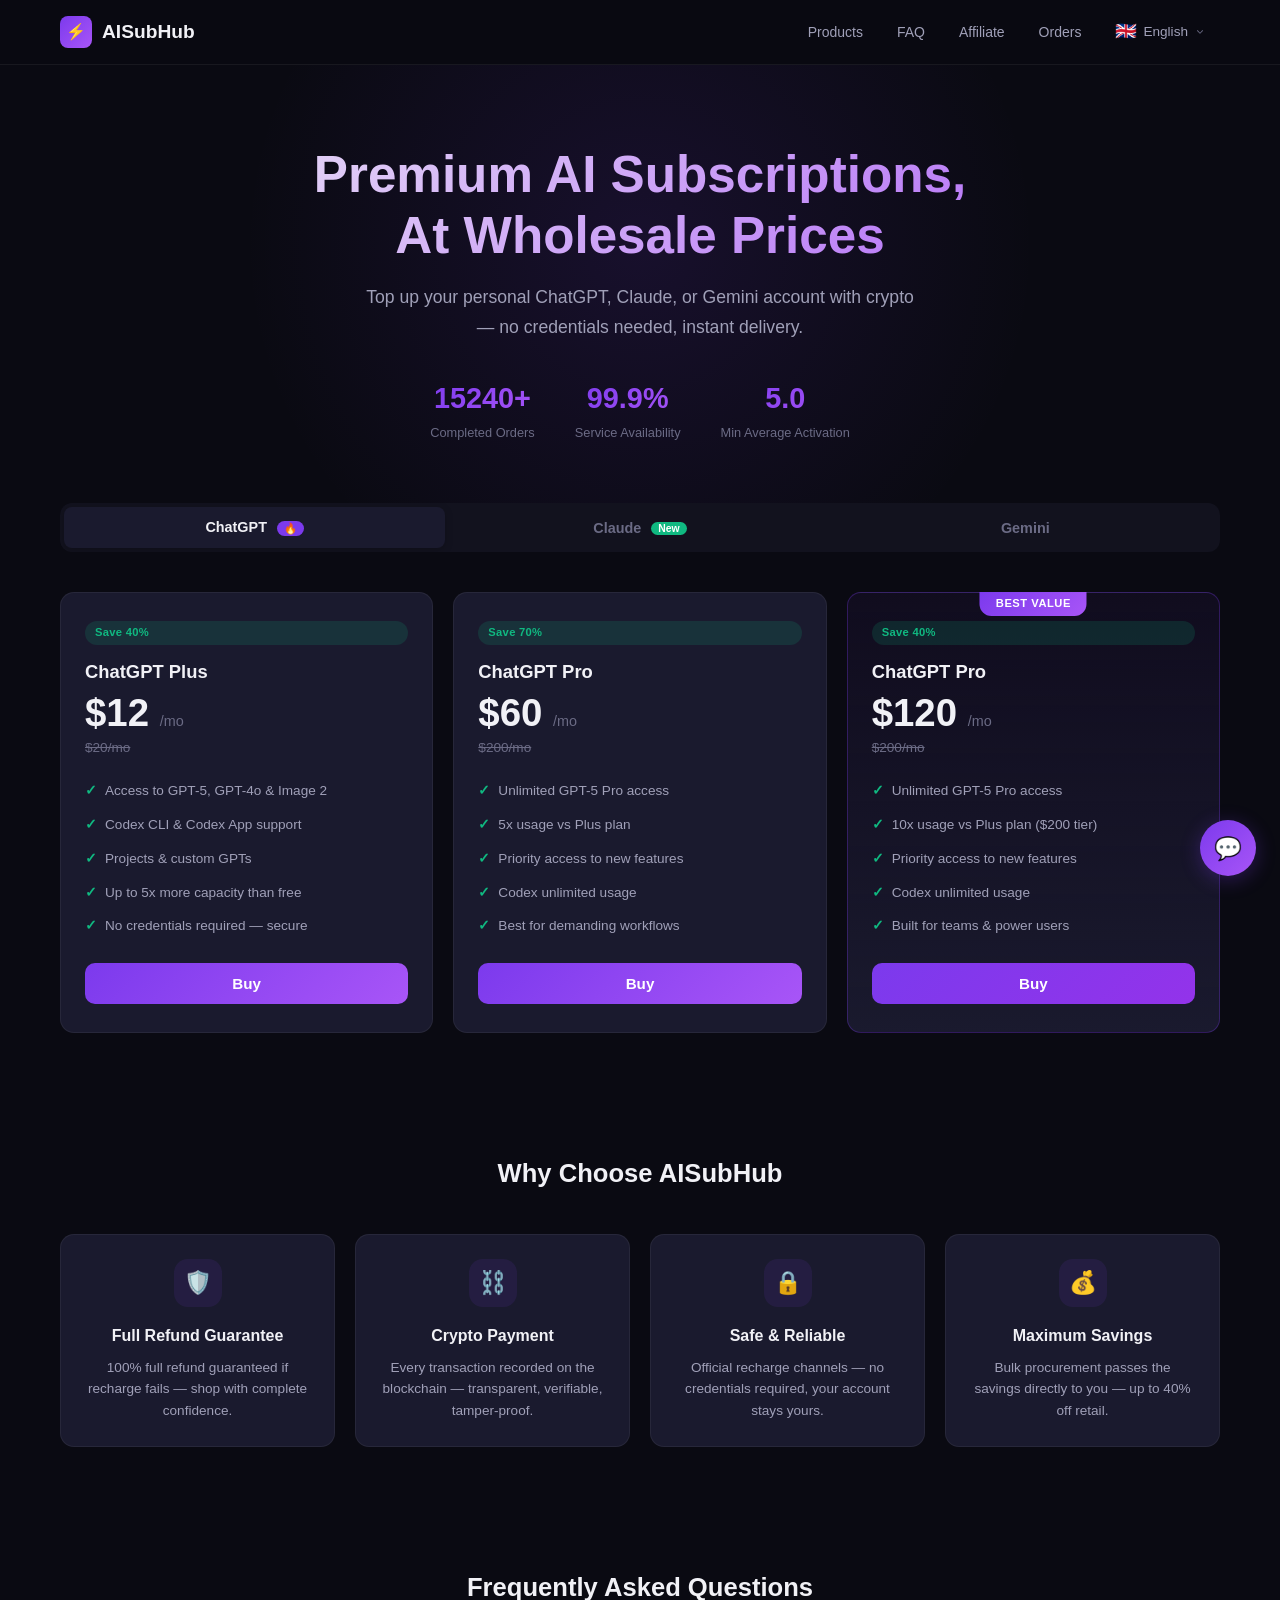
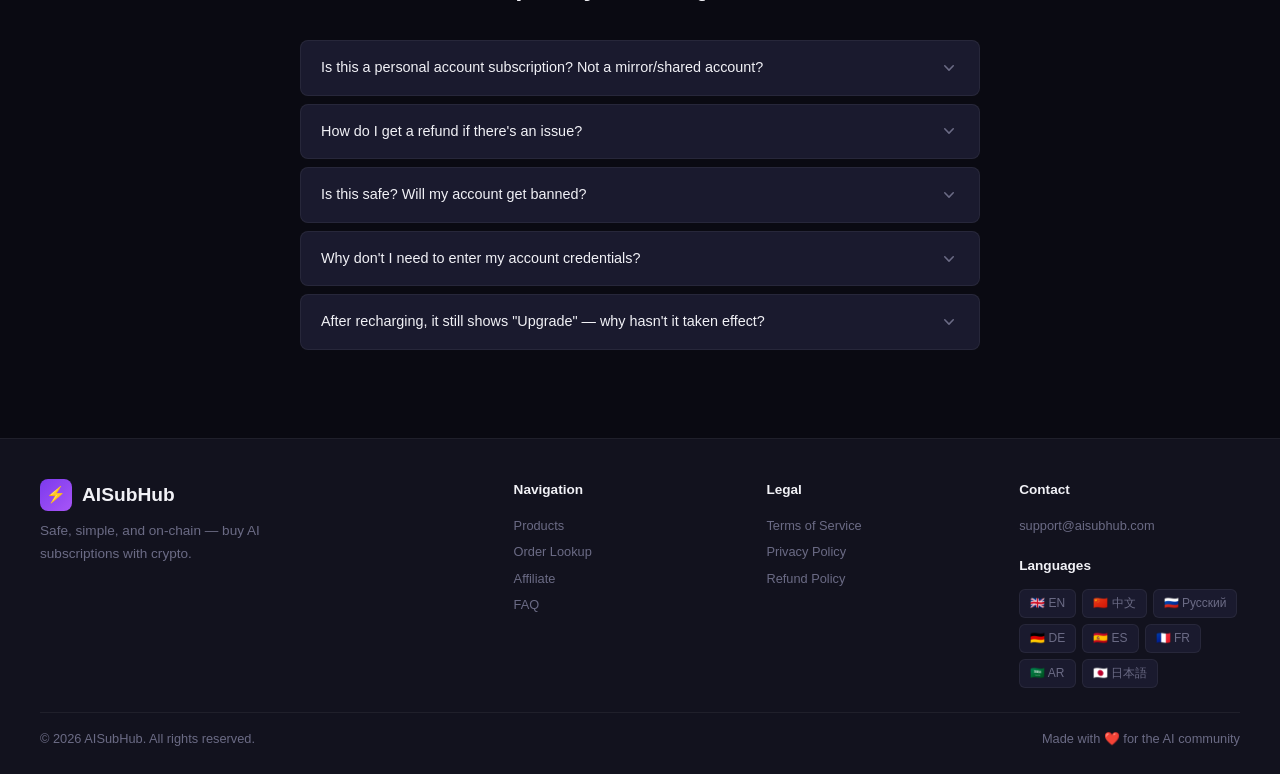
==== index.html @ 02b6bf0a "Initial commit: AISubHub - premium AI subscription store with crypto payment 8 languages, dark theme" ====
<!DOCTYPE html>
<html lang="en" dir="ltr">
<head>
  <meta charset="UTF-8">
  <meta name="viewport" content="width=device-width, initial-scale=1, viewport-fit=cover">
  <meta name="theme-color" content="#7c3aed">

  <title>AISubHub — Premium AI Subscriptions at Wholesale Prices</title>
  <meta name="description" content="Buy cheap ChatGPT Plus, Claude Pro & Gemini Pro subscriptions with crypto. Top up your personal account — no credentials required.">
  <meta name="robots" content="index, follow">

  <meta property="og:type" content="website">
  <meta property="og:title" content="AISubHub — Premium AI Subscriptions at Wholesale Prices">
  <meta property="og:description" content="Buy cheap AI subscriptions with crypto. Personal account top-up, no credentials needed.">

  <link rel="icon" href="data:image/svg+xml,<svg xmlns='http://www.w3.org/2000/svg' viewBox='0 0 32 32'><text y='28' font-size='28'>⚡</text></svg>">

  <link rel="stylesheet" href="css/style.css">
</head>
<body>

  <!-- ==========================================
       Header
       ========================================== -->
  <header class="header" role="banner">
    <div class="header-inner">
      <a href="/" class="logo">
        <span class="logo-icon">⚡</span>
        <span>AISubHub</span>
      </a>

      <nav class="header-nav" id="mobileNav" aria-label="Primary">
        <a href="#products" class="nav-link">Products</a>
        <a href="#faq" class="nav-link">FAQ</a>
        <a href="#" class="nav-link" rel="nofollow">Affiliate</a>
        <a href="#" class="nav-link" rel="nofollow">Orders</a>

        <!-- Language Switcher -->
        <div style="position:relative">
          <button type="button" class="lang-btn" id="langToggle" aria-label="Language">
            <span class="flag">🇬🇧</span>
            <span class="lang-label" style="font-size:0.85rem">English</span>
            <svg width="12" height="12" viewBox="0 0 20 20" fill="currentColor" style="color:var(--text-tertiary)">
              <path fill-rule="evenodd" d="M5.23 7.21a.75.75 0 011.06.02L10 11.06l3.71-3.83a.75.75 0 111.08 1.04l-4.25 4.39a.75.75 0 01-1.08 0L5.21 8.27a.75.75 0 01.02-1.06z" clip-rule="evenodd"/>
            </svg>
          </button>
          <div class="hidden" id="langMenu"
               style="position:absolute;right:0;top:calc(100% + 8px);min-width:150px;background:var(--bg-secondary);border:1px solid var(--border-light);border-radius:12px;padding:6px;z-index:50;box-shadow:var(--shadow-modal)">
            <a href="#" hreflang="en" data-lang="en" class="brand-text" style="display:flex;align-items:center;gap:8px;padding:8px 12px;border-radius:8px;font-size:0.85rem;text-decoration:none;color:var(--text-primary);font-weight:600">🇬🇧 English</a>
            <a href="#" hreflang="zh-CN" data-lang="zh-CN" style="display:flex;align-items:center;gap:8px;padding:8px 12px;border-radius:8px;font-size:0.85rem;text-decoration:none;color:var(--text-secondary)">🇨🇳 中文</a>
            <a href="#" hreflang="ru" data-lang="ru" style="display:flex;align-items:center;gap:8px;padding:8px 12px;border-radius:8px;font-size:0.85rem;text-decoration:none;color:var(--text-secondary)">🇷🇺 Русский</a>
            <a href="#" hreflang="de" data-lang="de" style="display:flex;align-items:center;gap:8px;padding:8px 12px;border-radius:8px;font-size:0.85rem;text-decoration:none;color:var(--text-secondary)">🇩🇪 Deutsch</a>
            <a href="#" hreflang="es" data-lang="es" style="display:flex;align-items:center;gap:8px;padding:8px 12px;border-radius:8px;font-size:0.85rem;text-decoration:none;color:var(--text-secondary)">🇪🇸 Español</a>
            <a href="#" hreflang="fr" data-lang="fr" style="display:flex;align-items:center;gap:8px;padding:8px 12px;border-radius:8px;font-size:0.85rem;text-decoration:none;color:var(--text-secondary)">🇫🇷 Français</a>
            <a href="#" hreflang="ar" data-lang="ar" style="display:flex;align-items:center;gap:8px;padding:8px 12px;border-radius:8px;font-size:0.85rem;text-decoration:none;color:var(--text-secondary)">🇸🇦 العربية</a>
            <a href="#" hreflang="ja" data-lang="ja" style="display:flex;align-items:center;gap:8px;padding:8px 12px;border-radius:8px;font-size:0.85rem;text-decoration:none;color:var(--text-secondary)">🇯🇵 日本語</a>
          </div>
        </div>
      </nav>

      <button class="menu-toggle" id="menuToggle" aria-label="Menu">
        <svg viewBox="0 0 24 24" fill="none" stroke="currentColor" stroke-width="2">
          <path d="M4 6h16M4 12h16M4 18h16"/>
        </svg>
      </button>
    </div>
  </header>

  <!-- ==========================================
       Main
       ========================================== -->
  <main>

    <!-- ==========================================
         Hero
         ========================================== -->
    <section class="hero">
      <div class="hero-bg"></div>
      <h1>Premium AI Subscriptions,<br>At Wholesale Prices</h1>
      <p>Top up your personal ChatGPT, Claude, or Gemini account with crypto — no credentials needed, instant delivery.</p>

      <div class="hero-stats">
        <div class="stat-item">
          <div class="stat-number" data-target="15240" data-int="true" data-suffix="+">0+</div>
          <div class="stat-label">Completed Orders</div>
        </div>
        <div class="stat-item">
          <div class="stat-number" data-target="99.9" data-suffix="%">0%</div>
          <div class="stat-label">Service Availability</div>
        </div>
        <div class="stat-item">
          <div class="stat-number" data-target="5" data-suffix="">0</div>
          <div class="stat-label">Min Average Activation</div>
        </div>
      </div>
    </section>

    <!-- ==========================================
         Products
         ========================================== -->
    <section class="products-section" id="products">
      <!-- Product Tabs -->
      <div class="product-tabs" role="tablist">
        <button class="product-tab active" data-product="chatgpt" role="tab" aria-selected="true">
          ChatGPT
          <span class="tab-badge hot">🔥</span>
        </button>
        <button class="product-tab" data-product="claude" role="tab" aria-selected="false">
          Claude
          <span class="tab-badge new">New</span>
        </button>
        <button class="product-tab" data-product="gemini" role="tab" aria-selected="false">
          Gemini
        </button>
      </div>

      <!-- Tab Panes -->
      <div class="tab-pane active" id="tab-chatgpt" role="tabpanel">
        <div class="product-grid" id="productGrid"></div>
      </div>
      <div class="tab-pane" id="tab-claude" role="tabpanel">
        <div class="product-grid" data-tab="claude"></div>
      </div>
      <div class="tab-pane" id="tab-gemini" role="tabpanel">
        <div class="product-grid" data-tab="gemini"></div>
      </div>
    </section>

    <!-- ==========================================
         Trust / Why Us
         ========================================== -->
    <section class="trust-section">
      <h2>Why Choose AISubHub</h2>
      <div class="trust-grid">
        <div class="trust-card">
          <div class="trust-icon">🛡️</div>
          <h3>Full Refund Guarantee</h3>
          <p>100% full refund guaranteed if recharge fails — shop with complete confidence.</p>
        </div>
        <div class="trust-card">
          <div class="trust-icon">⛓️</div>
          <h3>Crypto Payment</h3>
          <p>Every transaction recorded on the blockchain — transparent, verifiable, tamper-proof.</p>
        </div>
        <div class="trust-card">
          <div class="trust-icon">🔒</div>
          <h3>Safe & Reliable</h3>
          <p>Official recharge channels — no credentials required, your account stays yours.</p>
        </div>
        <div class="trust-card">
          <div class="trust-icon">💰</div>
          <h3>Maximum Savings</h3>
          <p>Bulk procurement passes the savings directly to you — up to 40% off retail.</p>
        </div>
      </div>
    </section>

    <!-- ==========================================
         FAQ
         ========================================== -->
    <section class="faq-section" id="faq">
      <h2>Frequently Asked Questions</h2>
      <div id="faqContainer"></div>
    </section>

  </main>

  <!-- ==========================================
       Footer
       ========================================== -->
  <footer class="footer" role="contentinfo">
    <div class="footer-inner">
      <div class="footer-brand">
        <a href="/" class="logo">
          <span class="logo-icon">⚡</span>
          <span>AISubHub</span>
        </a>
        <p>Safe, simple, and on-chain — buy AI subscriptions with crypto.</p>
      </div>

      <div class="footer-col">
        <h4>Navigation</h4>
        <a href="#products">Products</a>
        <a href="#">Order Lookup</a>
        <a href="#">Affiliate</a>
        <a href="#faq">FAQ</a>
      </div>

      <div class="footer-col">
        <h4>Legal</h4>
        <a href="#">Terms of Service</a>
        <a href="#">Privacy Policy</a>
        <a href="#">Refund Policy</a>
      </div>

      <div class="footer-col">
        <h4>Contact</h4>
        <a href="mailto:support@aisubhub.com">support@aisubhub.com</a>
        <h4 style="margin-top:16px">Languages</h4>
        <div class="footer-lang">
          <a href="#" data-lang="en">🇬🇧 EN</a>
          <a href="#" data-lang="zh-CN">🇨🇳 中文</a>
          <a href="#" data-lang="ru">🇷🇺 Русский</a>
          <a href="#" data-lang="de">🇩🇪 DE</a>
          <a href="#" data-lang="es">🇪🇸 ES</a>
          <a href="#" data-lang="fr">🇫🇷 FR</a>
          <a href="#" data-lang="ar">🇸🇦 AR</a>
          <a href="#" data-lang="ja">🇯🇵 日本語</a>
        </div>
      </div>
    </div>

    <div class="footer-bottom">
      <span>&copy; 2026 AISubHub. All rights reserved.</span>
      <span>Made with ❤️ for the AI community</span>
    </div>
  </footer>

  <!-- ==========================================
       Buy Modal
       ========================================== -->
  <div class="modal-overlay" id="modalOverlay" role="dialog" aria-modal="true">
    <div class="modal">
      <div class="modal-header">
        <h2 id="modalTitle">Complete Order</h2>
        <button class="modal-close" id="modalClose" aria-label="Close">✕</button>
      </div>
      <div class="modal-body" id="modalBody">
        <!-- Dynamically rendered -->
      </div>
    </div>
  </div>

  <!-- ==========================================
       Support Widget
       ========================================== -->
  <div class="support-widget">
    <button class="support-btn" id="supportBtn" aria-label="Support">💬</button>

    <div class="support-panel" id="supportPanel" role="dialog" aria-label="Support chat">
      <div class="support-panel-header">
        <h3>Support</h3>
        <button class="support-panel-close" id="supportClose" aria-label="Close">✕</button>
      </div>

      <div class="support-tabs">
        <button class="support-tab active" data-pane="supportMessage">Message</button>
        <button class="support-tab" data-pane="supportFAQ">FAQ</button>
      </div>

      <div class="support-pane active" id="supportMessage">
        <div class="support-form">
          <input type="text" name="name" placeholder="Name (optional)">
          <input type="email" name="email" placeholder="Email (optional)">
          <input type="text" name="subject" placeholder="Subject (optional)">
          <textarea name="body" rows="4" required placeholder="Your question or message…"></textarea>
          <button class="support-send-btn">Send</button>
        </div>
        <p style="font-size:0.75rem;color:var(--text-tertiary);margin-top:8px">We reply as soon as we can.</p>
      </div>

      <div class="support-pane" id="supportFAQ">
        <div class="support-faq-item">
          <div class="support-faq-q">
            <span>Is this my own personal account subscription?</span>
            <span class="support-faq-toggle">+</span>
          </div>
          <div class="support-faq-a">Yes, it's credited directly to your personal account — not a shared account.</div>
        </div>
        <div class="support-faq-item">
          <div class="support-faq-q">
            <span>How do I get a refund?</span>
            <span class="support-faq-toggle">+</span>
          </div>
          <div class="support-faq-a">Go to Order Lookup → enter your contact info → copy the order number and contact Support.</div>
        </div>
        <div class="support-faq-item">
          <div class="support-faq-q">
            <span>Is it safe? Will my account get banned?</span>
            <span class="support-faq-toggle">+</span>
          </div>
          <div class="support-faq-a">We use official channels. No credentials needed. If recharge fails, immediate refund.</div>
        </div>
      </div>
    </div>
  </div>

  <!-- ==========================================
       Toast
       ========================================== -->
  <div class="toast" id="toast"></div>

  <!-- ==========================================
       Scripts
       ========================================== -->
  <script src="js/app.js"></script>
</body>
</html>
---- css/style.css ----
/* ========================================
   AISubHub - Main Stylesheet
   ======================================== */

:root {
  --bg-primary: #0a0a12;
  --bg-secondary: #12121e;
  --bg-card: #1a1a2e;
  --bg-card-hover: #22223a;
  --bg-elevated: #24243d;
  --text-primary: #f1f1f6;
  --text-secondary: #a0a0b8;
  --text-tertiary: #6b6b85;
  --accent: #7c3aed;
  --accent-light: #a855f7;
  --accent-dark: #5b21b6;
  --accent-glow: rgba(124, 58, 237, 0.3);
  --accent-gradient: linear-gradient(135deg, #7c3aed, #a855f7);
  --success: #10b981;
  --success-glow: rgba(16, 185, 129, 0.3);
  --warning: #f59e0b;
  --danger: #ef4444;
  --border: rgba(255, 255, 255, 0.06);
  --border-light: rgba(255, 255, 255, 0.1);
  --radius-sm: 8px;
  --radius-md: 14px;
  --radius-lg: 20px;
  --radius-xl: 28px;
  --shadow-card: 0 4px 24px rgba(0, 0, 0, 0.3);
  --shadow-modal: 0 20px 60px rgba(0, 0, 0, 0.5);
  --transition: cubic-bezier(0.4, 0, 0.2, 1);
}

* {
  margin: 0;
  padding: 0;
  box-sizing: border-box;
}

html {
  scroll-behavior: smooth;
}

body {
  font-family: -apple-system, BlinkMacSystemFont, 'Segoe UI', Roboto, 'Helvetica Neue', Arial, sans-serif;
  background: var(--bg-primary);
  color: var(--text-primary);
  line-height: 1.6;
  min-height: 100vh;
  -webkit-font-smoothing: antialiased;
}

/* Scrollbar */
::-webkit-scrollbar { width: 6px; }
::-webkit-scrollbar-track { background: var(--bg-primary); }
::-webkit-scrollbar-thumb { background: var(--bg-elevated); border-radius: 3px; }
::-webkit-scrollbar-thumb:hover { background: var(--text-tertiary); }

/* ========================================
   Header
   ======================================== */
.header {
  position: fixed;
  top: 0;
  left: 0;
  right: 0;
  z-index: 100;
  background: rgba(10, 10, 18, 0.85);
  backdrop-filter: blur(20px);
  -webkit-backdrop-filter: blur(20px);
  border-bottom: 1px solid var(--border);
  transition: transform 0.3s var(--transition);
}

.header-inner {
  max-width: 1200px;
  margin: 0 auto;
  padding: 0 20px;
  height: 64px;
  display: flex;
  align-items: center;
  justify-content: space-between;
}

.logo {
  display: flex;
  align-items: center;
  gap: 10px;
  text-decoration: none;
  font-weight: 700;
  font-size: 1.2rem;
  color: var(--text-primary);
}

.logo-icon {
  width: 32px;
  height: 32px;
  background: var(--accent-gradient);
  border-radius: 8px;
  display: flex;
  align-items: center;
  justify-content: center;
  font-size: 1rem;
  font-weight: 800;
  color: white;
}

.header-nav {
  display: flex;
  align-items: center;
  gap: 6px;
}

.header-nav a,
.header-nav button {
  text-decoration: none;
  color: var(--text-secondary);
  font-size: 0.875rem;
  font-weight: 500;
  padding: 6px 14px;
  border-radius: 8px;
  transition: all 0.2s var(--transition);
  background: none;
  border: none;
  cursor: pointer;
  font-family: inherit;
}

.header-nav a:hover,
.header-nav button:hover {
  color: var(--text-primary);
  background: rgba(255, 255, 255, 0.05);
}

.lang-btn {
  display: flex;
  align-items: center;
  gap: 6px;
}

.lang-btn .flag { font-size: 1.1rem; }

/* Mobile menu toggle */
.menu-toggle {
  display: none;
  background: none;
  border: none;
  color: var(--text-primary);
  cursor: pointer;
  padding: 8px;
}

.menu-toggle svg {
  width: 24px;
  height: 24px;
}

/* ========================================
   Main Content
   ======================================== */
main {
  padding-top: 64px;
}

/* ========================================
   Hero Section
   ======================================== */
.hero {
  position: relative;
  overflow: hidden;
  padding: 80px 20px 60px;
  text-align: center;
}

.hero-bg {
  position: absolute;
  inset: 0;
  overflow: hidden;
  pointer-events: none;
}

.hero-bg::before {
  content: '';
  position: absolute;
  top: -50%;
  left: 50%;
  transform: translateX(-50%);
  width: 800px;
  height: 800px;
  background: radial-gradient(circle, rgba(124, 58, 237, 0.12) 0%, transparent 70%);
  pointer-events: none;
}

.hero h1 {
  position: relative;
  font-size: clamp(2rem, 5vw, 3.2rem);
  font-weight: 800;
  line-height: 1.2;
  margin-bottom: 16px;
  background: linear-gradient(135deg, #f1f1f6 0%, #a855f7 100%);
  -webkit-background-clip: text;
  -webkit-text-fill-color: transparent;
  background-clip: text;
}

.hero p {
  position: relative;
  font-size: 1.1rem;
  color: var(--text-secondary);
  max-width: 560px;
  margin: 0 auto 32px;
  line-height: 1.7;
}

/* Stats */
.hero-stats {
  position: relative;
  display: flex;
  justify-content: center;
  gap: 40px;
  flex-wrap: wrap;
}

.stat-item {
  text-align: center;
}

.stat-number {
  font-size: 1.8rem;
  font-weight: 800;
  background: var(--accent-gradient);
  -webkit-background-clip: text;
  -webkit-text-fill-color: transparent;
  background-clip: text;
}

.stat-label {
  font-size: 0.8rem;
  color: var(--text-tertiary);
  margin-top: 2px;
}

/* ========================================
   Product Section
   ======================================== */
.products-section {
  max-width: 1200px;
  margin: 0 auto;
  padding: 0 20px 60px;
}

/* Product Tabs */
.product-tabs {
  display: flex;
  gap: 4px;
  background: var(--bg-secondary);
  border-radius: 12px;
  padding: 4px;
  margin-bottom: 40px;
  overflow-x: auto;
  -webkit-overflow-scrolling: touch;
}

.product-tab {
  flex: 1;
  min-width: 120px;
  padding: 12px 20px;
  border: none;
  background: transparent;
  color: var(--text-tertiary);
  font-size: 0.9rem;
  font-weight: 600;
  cursor: pointer;
  border-radius: 8px;
  transition: all 0.25s var(--transition);
  font-family: inherit;
  white-space: nowrap;
}

.product-tab:hover {
  color: var(--text-secondary);
}

.product-tab.active {
  background: var(--bg-card);
  color: var(--text-primary);
  box-shadow: 0 2px 8px rgba(0, 0, 0, 0.2);
}

.product-tab .tab-badge {
  display: inline-block;
  font-size: 0.65rem;
  font-weight: 700;
  padding: 1px 7px;
  border-radius: 20px;
  margin-left: 6px;
  vertical-align: middle;
}

.product-tab .tab-badge.hot {
  background: var(--accent);
  color: white;
}

.product-tab .tab-badge.new {
  background: var(--success);
  color: white;
}

/* Product Grid */
.product-grid {
  display: grid;
  grid-template-columns: repeat(auto-fit, minmax(280px, 1fr));
  gap: 20px;
  animation: fadeIn 0.4s var(--transition);
}

.product-card {
  background: var(--bg-card);
  border: 1px solid var(--border);
  border-radius: var(--radius-md);
  padding: 28px 24px;
  position: relative;
  transition: all 0.3s var(--transition);
  display: flex;
  flex-direction: column;
}

.product-card:hover {
  background: var(--bg-card-hover);
  border-color: var(--border-light);
  transform: translateY(-2px);
  box-shadow: var(--shadow-card);
}

.product-card.featured {
  border-color: rgba(124, 58, 237, 0.3);
  background: linear-gradient(180deg, rgba(124, 58, 237, 0.06) 0%, var(--bg-card) 100%);
}

.product-card.featured::before {
  content: 'Best Value';
  position: absolute;
  top: -1px;
  left: 50%;
  transform: translateX(-50%);
  background: var(--accent-gradient);
  color: white;
  font-size: 0.7rem;
  font-weight: 700;
  padding: 3px 16px;
  border-radius: 0 0 12px 12px;
  letter-spacing: 0.5px;
  text-transform: uppercase;
}

.product-card .badge-save {
  display: inline-block;
  background: rgba(16, 185, 129, 0.15);
  color: var(--success);
  font-size: 0.7rem;
  font-weight: 700;
  padding: 3px 10px;
  border-radius: 20px;
  margin-bottom: 12px;
  letter-spacing: 0.3px;
}

.product-card h3 {
  font-size: 1.15rem;
  font-weight: 700;
  margin-bottom: 8px;
  color: var(--text-primary);
}

.product-card .price {
  font-size: 2.4rem;
  font-weight: 800;
  color: var(--text-primary);
  line-height: 1;
  margin-bottom: 4px;
}

.product-card .price-period {
  font-size: 0.9rem;
  color: var(--text-tertiary);
  font-weight: 400;
}

.product-card .price-original {
  font-size: 0.85rem;
  color: var(--text-tertiary);
  text-decoration: line-through;
  margin-bottom: 16px;
}

.product-card .features {
  list-style: none;
  padding: 0;
  margin: 0 0 20px;
  flex: 1;
}

.product-card .features li {
  padding: 6px 0;
  font-size: 0.85rem;
  color: var(--text-secondary);
  display: flex;
  align-items: flex-start;
  gap: 8px;
}

.product-card .features li::before {
  content: '✓';
  color: var(--success);
  font-weight: 700;
  flex-shrink: 0;
}

.product-card .buy-btn {
  width: 100%;
  padding: 12px;
  border: none;
  border-radius: 10px;
  font-size: 0.95rem;
  font-weight: 600;
  cursor: pointer;
  transition: all 0.25s var(--transition);
  font-family: inherit;
  background: var(--accent-gradient);
  color: white;
  position: relative;
  overflow: hidden;
}

.product-card .buy-btn::before {
  content: '';
  position: absolute;
  inset: 0;
  background: linear-gradient(135deg, transparent 0%, rgba(255,255,255,0.1) 100%);
  opacity: 0;
  transition: opacity 0.3s;
}

.product-card .buy-btn:hover::before {
  opacity: 1;
}

.product-card .buy-btn:hover {
  transform: translateY(-1px);
  box-shadow: 0 8px 24px var(--accent-glow);
}

.product-card.featured .buy-btn {
  background: linear-gradient(135deg, #7c3aed, #9333ea);
}

/* ========================================
   Trust Section
   ======================================== */
.trust-section {
  max-width: 1200px;
  margin: 0 auto;
  padding: 60px 20px;
}

.trust-section h2 {
  text-align: center;
  font-size: 1.6rem;
  font-weight: 700;
  margin-bottom: 40px;
}

.trust-grid {
  display: grid;
  grid-template-columns: repeat(auto-fit, minmax(220px, 1fr));
  gap: 20px;
}

.trust-card {
  background: var(--bg-card);
  border: 1px solid var(--border);
  border-radius: var(--radius-md);
  padding: 24px;
  text-align: center;
  transition: all 0.3s var(--transition);
}

.trust-card:hover {
  border-color: var(--border-light);
  transform: translateY(-2px);
}

.trust-icon {
  width: 48px;
  height: 48px;
  margin: 0 auto 16px;
  background: rgba(124, 58, 237, 0.1);
  border-radius: 14px;
  display: flex;
  align-items: center;
  justify-content: center;
  font-size: 1.4rem;
}

.trust-card h3 {
  font-size: 1rem;
  font-weight: 600;
  margin-bottom: 8px;
}

.trust-card p {
  font-size: 0.85rem;
  color: var(--text-secondary);
  line-height: 1.6;
}

/* ========================================
   FAQ Section
   ======================================== */
.faq-section {
  max-width: 720px;
  margin: 0 auto;
  padding: 60px 20px 80px;
}

.faq-section h2 {
  text-align: center;
  font-size: 1.6rem;
  font-weight: 700;
  margin-bottom: 32px;
}

.faq-item {
  background: var(--bg-card);
  border: 1px solid var(--border);
  border-radius: var(--radius-sm);
  margin-bottom: 8px;
  overflow: hidden;
  transition: border-color 0.3s;
}

.faq-item:hover {
  border-color: var(--border-light);
}

.faq-question {
  width: 100%;
  padding: 16px 20px;
  background: none;
  border: none;
  color: var(--text-primary);
  font-size: 0.9rem;
  font-weight: 500;
  cursor: pointer;
  display: flex;
  justify-content: space-between;
  align-items: center;
  gap: 12px;
  text-align: left;
  font-family: inherit;
  line-height: 1.5;
}

.faq-question .faq-arrow {
  width: 20px;
  height: 20px;
  flex-shrink: 0;
  transition: transform 0.3s var(--transition);
  color: var(--text-tertiary);
}

.faq-item.open .faq-question .faq-arrow {
  transform: rotate(180deg);
}

.faq-answer {
  max-height: 0;
  overflow: hidden;
  transition: max-height 0.35s var(--transition), padding 0.35s var(--transition);
}

.faq-item.open .faq-answer {
  max-height: 400px;
}

.faq-answer-inner {
  padding: 0 20px 16px;
  font-size: 0.875rem;
  color: var(--text-secondary);
  line-height: 1.7;
}

/* ========================================
   Modal (Buy flow)
   ======================================== */
.modal-overlay {
  position: fixed;
  inset: 0;
  background: rgba(0, 0, 0, 0.7);
  backdrop-filter: blur(8px);
  -webkit-backdrop-filter: blur(8px);
  z-index: 200;
  display: flex;
  align-items: center;
  justify-content: center;
  padding: 20px;
  opacity: 0;
  visibility: hidden;
  transition: all 0.3s var(--transition);
}

.modal-overlay.open {
  opacity: 1;
  visibility: visible;
}

.modal {
  background: var(--bg-secondary);
  border: 1px solid var(--border-light);
  border-radius: var(--radius-lg);
  width: 100%;
  max-width: 480px;
  max-height: 90vh;
  overflow-y: auto;
  box-shadow: var(--shadow-modal);
  transform: translateY(20px) scale(0.97);
  transition: transform 0.35s var(--transition);
}

.modal-overlay.open .modal {
  transform: translateY(0) scale(1);
}

.modal-header {
  display: flex;
  justify-content: space-between;
  align-items: center;
  padding: 20px 24px 0;
}

.modal-header h2 {
  font-size: 1.2rem;
  font-weight: 700;
}

.modal-close {
  width: 32px;
  height: 32px;
  border: none;
  background: var(--bg-elevated);
  color: var(--text-secondary);
  border-radius: 8px;
  cursor: pointer;
  display: flex;
  align-items: center;
  justify-content: center;
  font-size: 1.1rem;
  transition: all 0.2s;
  font-family: inherit;
}

.modal-close:hover {
  background: var(--bg-card-hover);
  color: var(--text-primary);
}

.modal-body {
  padding: 20px 24px 24px;
}

/* Order Summary */
.order-summary {
  background: var(--bg-card);
  border-radius: var(--radius-sm);
  padding: 16px;
  margin-bottom: 20px;
}

.order-summary-row {
  display: flex;
  justify-content: space-between;
  align-items: center;
  padding: 6px 0;
  font-size: 0.875rem;
}

.order-summary-row .label {
  color: var(--text-secondary);
}

.order-summary-row .value {
  color: var(--text-primary);
  font-weight: 600;
}

.order-summary-row.total {
  border-top: 1px solid var(--border);
  margin-top: 6px;
  padding-top: 12px;
}

.order-summary-row.total .value {
  font-size: 1.3rem;
  font-weight: 800;
  color: var(--accent-light);
}

.service-fee-info {
  font-size: 0.75rem;
  color: var(--text-tertiary);
  display: flex;
  align-items: center;
  gap: 4px;
  margin-top: 2px;
}

/* Form */
.form-group {
  margin-bottom: 16px;
}

.form-group label {
  display: block;
  font-size: 0.85rem;
  font-weight: 600;
  color: var(--text-secondary);
  margin-bottom: 6px;
}

.form-group input,
.form-group select {
  width: 100%;
  padding: 10px 14px;
  background: var(--bg-card);
  border: 1px solid var(--border);
  border-radius: 8px;
  color: var(--text-primary);
  font-size: 0.9rem;
  font-family: inherit;
  transition: border-color 0.2s;
  outline: none;
}

.form-group input:focus,
.form-group select:focus {
  border-color: var(--accent);
  box-shadow: 0 0 0 3px var(--accent-glow);
}

.form-group input::placeholder {
  color: var(--text-tertiary);
}

.captcha-row {
  display: flex;
  gap: 10px;
  align-items: stretch;
}

.captcha-row input {
  flex: 1;
  font-family: 'Courier New', monospace;
  letter-spacing: 4px;
}

.captcha-img {
  width: 100px;
  height: 42px;
  background: var(--bg-elevated);
  border-radius: 8px;
  cursor: pointer;
  display: flex;
  align-items: center;
  justify-content: center;
  font-size: 1.2rem;
  font-weight: 800;
  letter-spacing: 4px;
  color: var(--text-tertiary);
  font-family: 'Courier New', monospace;
  border: 1px solid var(--border);
  user-select: none;
}

.captcha-hint {
  font-size: 0.75rem;
  color: var(--text-tertiary);
  margin-top: 4px;
}

/* Payment Methods */
.payment-methods {
  display: flex;
  flex-direction: column;
  gap: 8px;
  margin-bottom: 16px;
}

.payment-method {
  display: flex;
  align-items: center;
  gap: 12px;
  padding: 12px 14px;
  background: var(--bg-card);
  border: 1px solid var(--border);
  border-radius: 8px;
  cursor: pointer;
  transition: all 0.2s;
}

.payment-method:hover {
  border-color: var(--border-light);
}

.payment-method.selected {
  border-color: var(--accent);
  background: rgba(124, 58, 237, 0.06);
}

.payment-method .pm-icon {
  width: 36px;
  height: 36px;
  border-radius: 8px;
  display: flex;
  align-items: center;
  justify-content: center;
  font-size: 1.2rem;
  flex-shrink: 0;
}

.payment-method .pm-name {
  flex: 1;
  font-size: 0.85rem;
  font-weight: 600;
}

.payment-method .pm-check {
  width: 18px;
  height: 18px;
  border-radius: 50%;
  border: 2px solid var(--border-light);
  display: flex;
  align-items: center;
  justify-content: center;
  transition: all 0.2s;
}

.payment-method.selected .pm-check {
  border-color: var(--accent);
  background: var(--accent);
}

.payment-method.selected .pm-check::after {
  content: '✓';
  color: white;
  font-size: 0.65rem;
  font-weight: 700;
}

/* Submit Button */
.submit-btn {
  width: 100%;
  padding: 13px;
  border: none;
  border-radius: 10px;
  font-size: 0.95rem;
  font-weight: 600;
  cursor: pointer;
  transition: all 0.25s var(--transition);
  font-family: inherit;
  background: var(--accent-gradient);
  color: white;
}

.submit-btn:hover {
  box-shadow: 0 8px 24px var(--accent-glow);
  transform: translateY(-1px);
}

.submit-btn:disabled {
  opacity: 0.4;
  cursor: not-allowed;
  transform: none;
  box-shadow: none;
}

/* Payment Step */
.payment-step {
  display: none;
}

.payment-step.active {
  display: block;
  animation: fadeIn 0.3s var(--transition);
}

.payment-info {
  background: var(--bg-card);
  border-radius: var(--radius-sm);
  padding: 16px;
  margin-bottom: 16px;
}

.payment-info .pi-row {
  display: flex;
  justify-content: space-between;
  padding: 5px 0;
  font-size: 0.85rem;
}

.payment-info .pi-row .pi-label {
  color: var(--text-tertiary);
}

.payment-info .pi-row .pi-value {
  font-weight: 600;
}

.payment-address {
  display: flex;
  align-items: center;
  gap: 8px;
  background: var(--bg-card);
  border: 1px solid var(--border);
  border-radius: 8px;
  padding: 10px 14px;
  margin-bottom: 12px;
}

.payment-address input {
  flex: 1;
  background: none;
  border: none;
  color: var(--text-primary);
  font-family: 'Courier New', monospace;
  font-size: 0.75rem;
  outline: none;
}

.copy-btn {
  padding: 6px 12px;
  background: var(--bg-elevated);
  border: 1px solid var(--border);
  border-radius: 6px;
  color: var(--text-secondary);
  font-size: 0.75rem;
  cursor: pointer;
  transition: all 0.2s;
  font-family: inherit;
  font-weight: 500;
}

.copy-btn:hover {
  background: var(--accent);
  color: white;
  border-color: var(--accent);
}

.timer {
  text-align: center;
  font-size: 0.85rem;
  color: var(--text-tertiary);
  margin: 16px 0;
}

.timer strong {
  color: var(--warning);
  font-family: 'Courier New', monospace;
  font-size: 1.1rem;
}

/* Terms */
.terms-note {
  font-size: 0.75rem;
  color: var(--text-tertiary);
  text-align: center;
  margin-top: 12px;
}

.terms-note a {
  color: var(--accent-light);
  text-decoration: none;
}

.terms-note a:hover {
  text-decoration: underline;
}

/* Success State */
.success-state {
  text-align: center;
  padding: 30px 0;
}

.success-icon {
  width: 60px;
  height: 60px;
  margin: 0 auto 16px;
  background: rgba(16, 185, 129, 0.15);
  border-radius: 50%;
  display: flex;
  align-items: center;
  justify-content: center;
  font-size: 1.8rem;
}

.success-state h3 {
  font-size: 1.3rem;
  font-weight: 700;
  margin-bottom: 8px;
}

.success-state p {
  color: var(--text-secondary);
  font-size: 0.9rem;
}

/* ========================================
   Footer
   ======================================== */
.footer {
  border-top: 1px solid var(--border);
  background: var(--bg-secondary);
  padding: 40px 20px 24px;
}

.footer-inner {
  max-width: 1200px;
  margin: 0 auto;
  display: grid;
  grid-template-columns: 2fr 1fr 1fr 1fr;
  gap: 32px;
}

.footer-brand p {
  font-size: 0.85rem;
  color: var(--text-tertiary);
  margin-top: 8px;
  max-width: 280px;
  line-height: 1.7;
}

.footer-col h4 {
  font-size: 0.85rem;
  font-weight: 600;
  color: var(--text-primary);
  margin-bottom: 12px;
}

.footer-col a {
  display: block;
  font-size: 0.8rem;
  color: var(--text-tertiary);
  text-decoration: none;
  padding: 3px 0;
  transition: color 0.2s;
}

.footer-col a:hover {
  color: var(--accent-light);
}

.footer-lang {
  display: flex;
  flex-wrap: wrap;
  gap: 6px;
}

.footer-lang a {
  font-size: 0.75rem;
  padding: 4px 10px;
  background: var(--bg-card);
  border: 1px solid var(--border);
  border-radius: 6px;
}

.footer-bottom {
  max-width: 1200px;
  margin: 24px auto 0;
  padding-top: 16px;
  border-top: 1px solid var(--border);
  display: flex;
  justify-content: space-between;
  align-items: center;
  flex-wrap: wrap;
  gap: 12px;
  font-size: 0.8rem;
  color: var(--text-tertiary);
}

/* ========================================
   Support Widget
   ======================================== */
.support-widget {
  position: fixed;
  bottom: 24px;
  right: 24px;
  z-index: 150;
}

.support-btn {
  width: 56px;
  height: 56px;
  border-radius: 50%;
  border: none;
  background: var(--accent-gradient);
  color: white;
  font-size: 1.4rem;
  cursor: pointer;
  box-shadow: 0 4px 20px var(--accent-glow);
  transition: all 0.3s var(--transition);
  display: flex;
  align-items: center;
  justify-content: center;
}

.support-btn:hover {
  transform: scale(1.05);
  box-shadow: 0 8px 28px var(--accent-glow);
}

.support-panel {
  position: absolute;
  bottom: 68px;
  right: 0;
  width: 360px;
  max-width: calc(100vw - 40px);
  background: var(--bg-secondary);
  border: 1px solid var(--border-light);
  border-radius: var(--radius-md);
  box-shadow: var(--shadow-modal);
  overflow: hidden;
  display: none;
}

.support-panel.open {
  display: block;
  animation: slideUp 0.3s var(--transition);
}

.support-panel-header {
  display: flex;
  justify-content: space-between;
  align-items: center;
  padding: 16px 20px;
  border-bottom: 1px solid var(--border);
}

.support-panel-header h3 {
  font-size: 0.95rem;
  font-weight: 700;
}

.support-panel-close {
  background: none;
  border: none;
  color: var(--text-tertiary);
  cursor: pointer;
  font-size: 1.2rem;
  padding: 4px;
}

.support-tabs {
  display: flex;
  border-bottom: 1px solid var(--border);
}

.support-tab {
  flex: 1;
  padding: 10px;
  border: none;
  background: none;
  color: var(--text-tertiary);
  font-size: 0.8rem;
  font-weight: 600;
  cursor: pointer;
  border-bottom: 2px solid transparent;
  transition: all 0.2s;
  font-family: inherit;
}

.support-tab.active {
  color: var(--accent-light);
  border-bottom-color: var(--accent);
}

.support-pane {
  display: none;
  padding: 16px 20px;
}

.support-pane.active {
  display: block;
}

.support-form input,
.support-form textarea {
  width: 100%;
  padding: 10px 12px;
  background: var(--bg-card);
  border: 1px solid var(--border);
  border-radius: 8px;
  color: var(--text-primary);
  font-size: 0.85rem;
  margin-bottom: 8px;
  font-family: inherit;
  outline: none;
  transition: border-color 0.2s;
}

.support-form input:focus,
.support-form textarea:focus {
  border-color: var(--accent);
}

.support-form textarea {
  resize: vertical;
  min-height: 80px;
}

.support-send-btn {
  width: 100%;
  padding: 10px;
  border: none;
  border-radius: 8px;
  background: var(--accent-gradient);
  color: white;
  font-size: 0.85rem;
  font-weight: 600;
  cursor: pointer;
  transition: opacity 0.2s;
  font-family: inherit;
}

.support-send-btn:hover {
  opacity: 0.9;
}

.support-faq-item {
  padding: 12px 0;
  border-bottom: 1px solid var(--border);
}

.support-faq-item:last-child {
  border-bottom: none;
}

.support-faq-q {
  font-size: 0.85rem;
  font-weight: 500;
  cursor: pointer;
  display: flex;
  justify-content: space-between;
  align-items: center;
  gap: 8px;
}

.support-faq-a {
  font-size: 0.8rem;
  color: var(--text-tertiary);
  margin-top: 8px;
  display: none;
  line-height: 1.6;
}

.support-faq-item.open .support-faq-a {
  display: block;
}

.support-faq-toggle {
  color: var(--text-tertiary);
  flex-shrink: 0;
  font-size: 1.1rem;
}

/* ========================================
   Toast
   ======================================== */
.toast {
  position: fixed;
  bottom: 90px;
  left: 50%;
  transform: translateX(-50%) translateY(20px);
  background: var(--bg-elevated);
  border: 1px solid var(--border-light);
  color: var(--text-primary);
  padding: 12px 20px;
  border-radius: 10px;
  font-size: 0.85rem;
  z-index: 300;
  opacity: 0;
  visibility: hidden;
  transition: all 0.3s var(--transition);
  white-space: nowrap;
  max-width: 90vw;
  overflow: hidden;
  text-overflow: ellipsis;
}

.toast.show {
  opacity: 1;
  visibility: visible;
  transform: translateX(-50%) translateY(0);
}

/* Utility */
.hidden { display: none !important; }

/* ========================================
   Animations
   ======================================== */
@keyframes fadeIn {
  from { opacity: 0; transform: translateY(8px); }
  to { opacity: 1; transform: translateY(0); }
}

@keyframes slideUp {
  from { opacity: 0; transform: translateY(12px); }
  to { opacity: 1; transform: translateY(0); }
}

/* Tab content animation */
.tab-pane {
  display: none;
}

.tab-pane.active {
  display: block;
  animation: fadeIn 0.35s var(--transition);
}

/* ========================================
   Responsive
   ======================================== */
@media (max-width: 768px) {
  .header-nav .nav-link {
    display: none;
  }

  .menu-toggle {
    display: block;
  }

  .header-nav.open .nav-link {
    display: block;
    position: absolute;
    top: 64px;
    left: 0;
    right: 0;
    background: var(--bg-secondary);
    border-bottom: 1px solid var(--border);
    padding: 8px 20px;
    flex-direction: column;
  }

  .hero {
    padding: 60px 20px 40px;
  }

  .hero h1 {
    font-size: 1.7rem;
  }

  .hero-stats {
    gap: 24px;
  }

  .stat-number {
    font-size: 1.4rem;
  }

  .footer-inner {
    grid-template-columns: 1fr 1fr;
  }

  .support-panel {
    width: calc(100vw - 40px);
    right: -10px;
  }

  .product-grid {
    grid-template-columns: 1fr;
  }
}

@media (max-width: 480px) {
  .footer-inner {
    grid-template-columns: 1fr;
  }

  .modal {
    border-radius: var(--radius-md);
  }

  .modal-body {
    padding: 16px 18px;
  }

  .payment-method {
    padding: 10px 12px;
  }
}
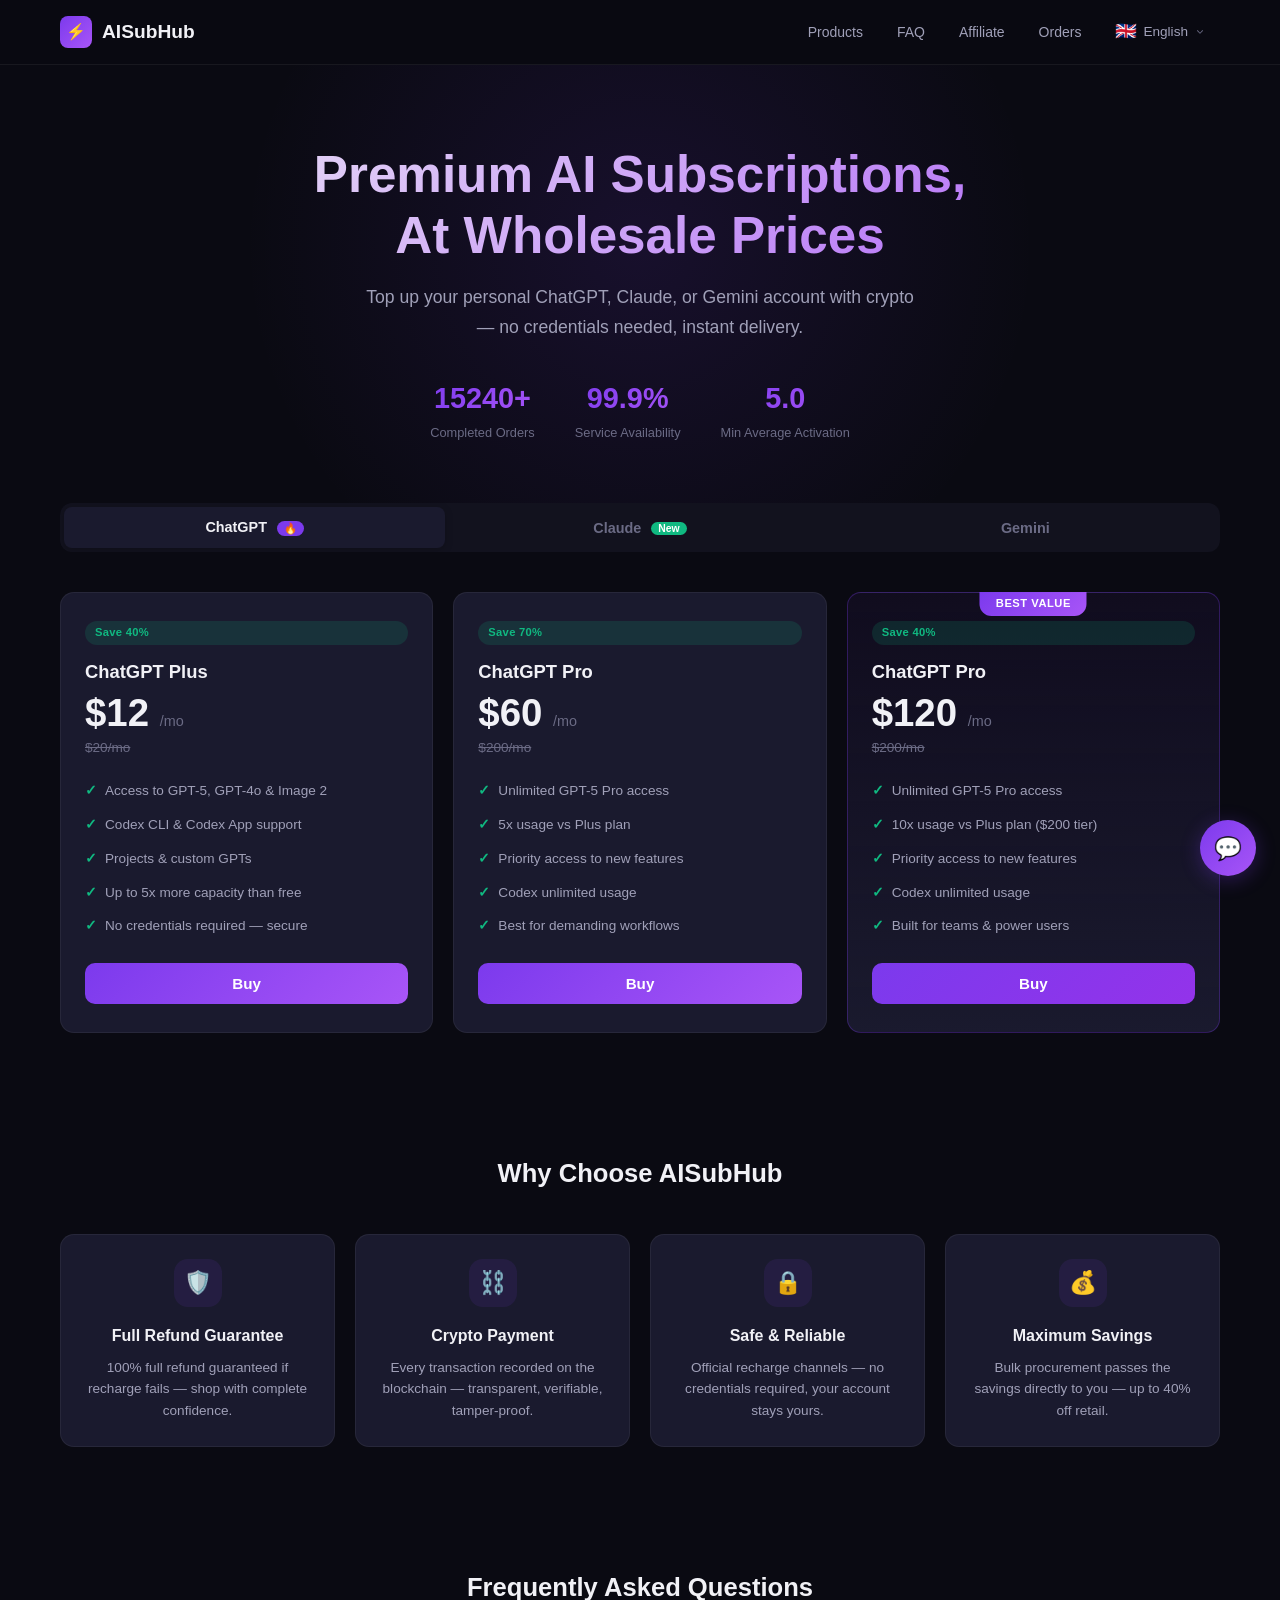
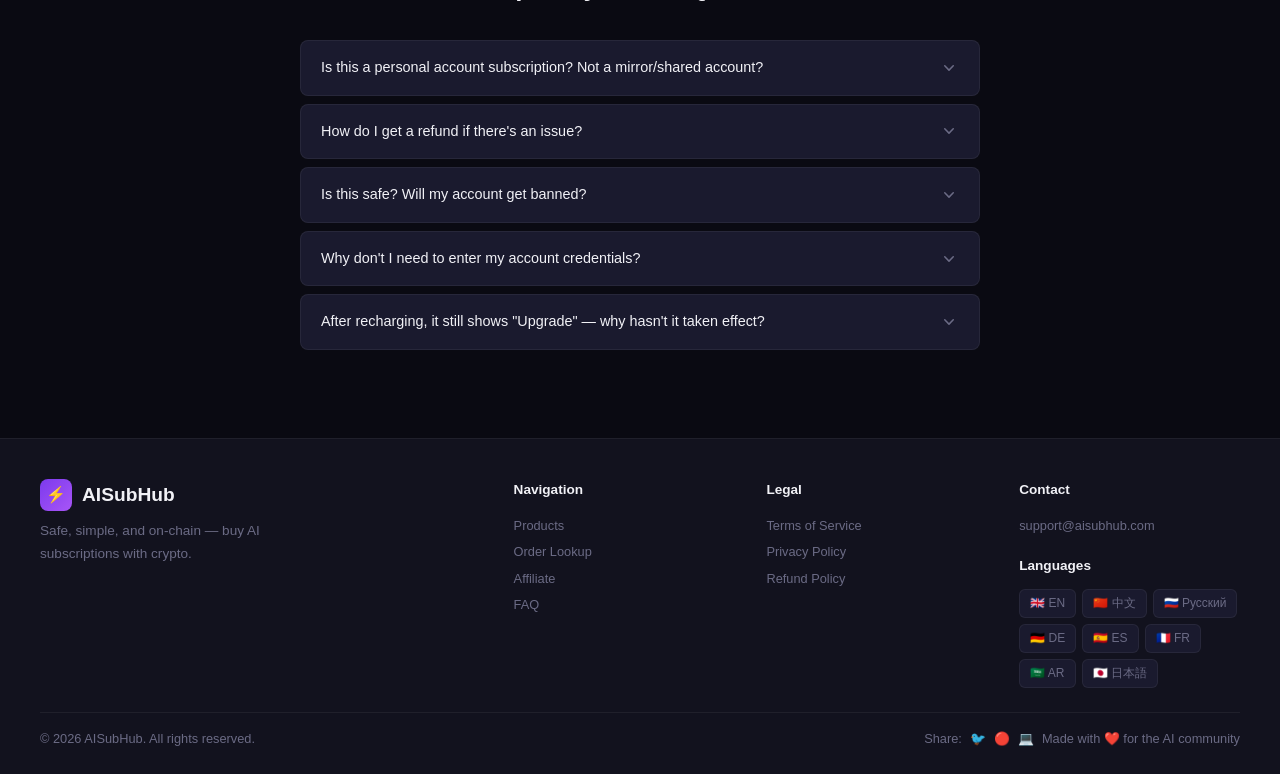
==== commit 6e491dbd: "Add blog page, GitHub README, social sharing buttons, SEO improvements - blog.html: SEO-optimized ar" ====
--- a/index.html
+++ b/index.html
@@ -12,6 +12,14 @@
   <meta property="og:type" content="website">
   <meta property="og:title" content="AISubHub — Premium AI Subscriptions at Wholesale Prices">
   <meta property="og:description" content="Buy cheap AI subscriptions with crypto. Personal account top-up, no credentials needed.">
+  <meta property="og:url" content="https://aisubhub.pages.dev">
+  <meta property="og:image" content="https://aisubhub.pages.dev/og-image.png">
+  <meta property="og:image:width" content="1200">
+  <meta property="og:image:height" content="630">
+
+  <meta name="twitter:card" content="summary_large_image">
+  <meta name="twitter:title" content="AISubHub — Premium AI Subscriptions at Wholesale Prices">
+  <meta name="twitter:description" content="Buy cheap AI subscriptions with crypto. Up to 40% off ChatGPT Plus, Claude Pro & Gemini Pro.">
 
   <link rel="icon" href="data:image/svg+xml,<svg xmlns='http://www.w3.org/2000/svg' viewBox='0 0 32 32'><text y='28' font-size='28'>⚡</text></svg>">
 
@@ -212,7 +220,13 @@
 
     <div class="footer-bottom">
       <span>&copy; 2026 AISubHub. All rights reserved.</span>
-      <span>Made with ❤️ for the AI community</span>
+      <span style="display:flex;gap:8px;align-items:center">
+        <span>Share:</span>
+        <a href="https://twitter.com/intent/tweet?text=Get%20ChatGPT%20Plus%20for%20%2412%2Fmo%20with%20crypto%20%F0%9F%9A%80&url=https://aisubhub.pages.dev" target="_blank" style="color:var(--text-tertiary);text-decoration:none" rel="noopener">🐦</a>
+        <a href="https://reddit.com/submit?url=https://aisubhub.pages.dev&title=ChatGPT+Plus+for+$12+with+Crypto" target="_blank" style="color:var(--text-tertiary);text-decoration:none" rel="noopener">🔴</a>
+        <a href="https://news.ycombinator.com/submitlink?u=https://aisubhub.pages.dev&t=AISubHub" target="_blank" style="color:var(--text-tertiary);text-decoration:none" rel="noopener">💻</a>
+        Made with ❤️ for the AI community
+      </span>
     </div>
   </footer>
 
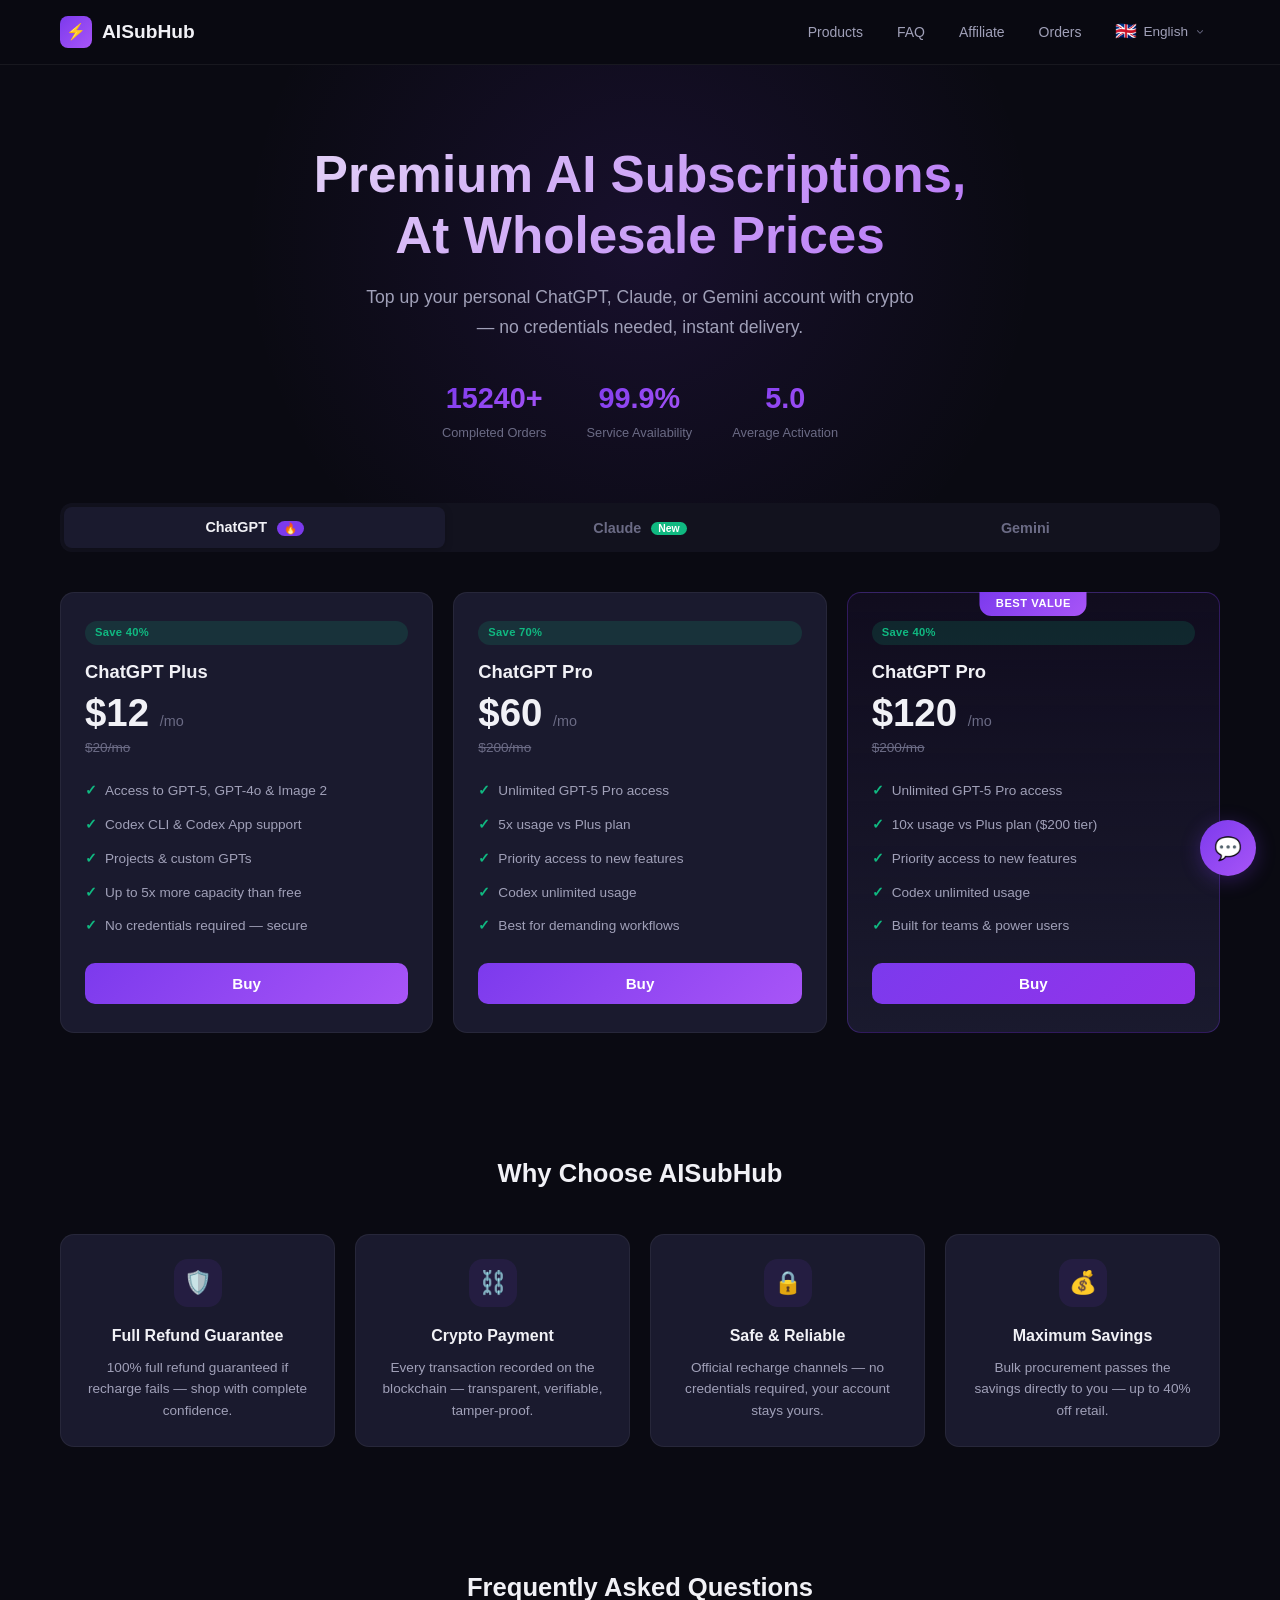
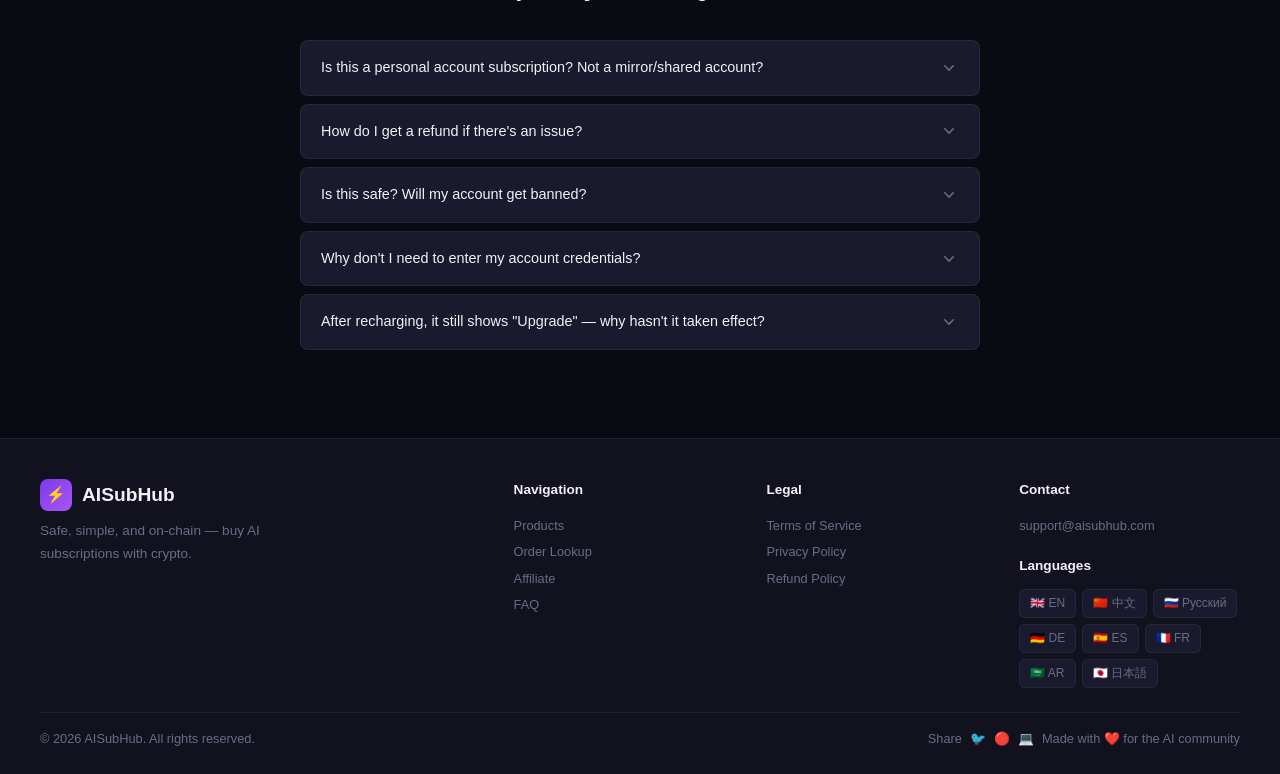
==== commit 3eb546f6: "fix: 语言切换现在更新所有页面内容 - 重写 updatePageContent() 切换语言时更新 Hero、统计、信任区、FAQ、Footer、导航、客服面板等全部内容 - 添加 data-i" ====
--- a/index.html
+++ b/index.html
@@ -5,7 +5,7 @@
   <meta name="viewport" content="width=device-width, initial-scale=1, viewport-fit=cover">
   <meta name="theme-color" content="#7c3aed">
 
-  <title>AISubHub — Premium AI Subscriptions at Wholesale Prices</title>
+  <title data-i18n="page_title">AISubHub — Premium AI Subscriptions at Wholesale Prices</title>
   <meta name="description" content="Buy cheap ChatGPT Plus, Claude Pro & Gemini Pro subscriptions with crypto. Top up your personal account — no credentials required.">
   <meta name="robots" content="index, follow">
 
@@ -38,10 +38,10 @@
       </a>
 
       <nav class="header-nav" id="mobileNav" aria-label="Primary">
-        <a href="#products" class="nav-link">Products</a>
-        <a href="#faq" class="nav-link">FAQ</a>
-        <a href="#" class="nav-link" rel="nofollow">Affiliate</a>
-        <a href="#" class="nav-link" rel="nofollow">Orders</a>
+        <a href="#products" class="nav-link" data-i18n="nav_products">Products</a>
+        <a href="#faq" class="nav-link" data-i18n="nav_faq">FAQ</a>
+        <a href="#" class="nav-link" data-i18n="nav_affiliate" rel="nofollow">Affiliate</a>
+        <a href="#" class="nav-link" data-i18n="nav_orders" rel="nofollow">Orders</a>
 
         <!-- Language Switcher -->
         <div style="position:relative">
@@ -84,21 +84,21 @@
          ========================================== -->
     <section class="hero">
       <div class="hero-bg"></div>
-      <h1>Premium AI Subscriptions,<br>At Wholesale Prices</h1>
-      <p>Top up your personal ChatGPT, Claude, or Gemini account with crypto — no credentials needed, instant delivery.</p>
+      <h1 data-i18n="hero_title" data-i18n-html="true">Premium AI Subscriptions,<br>At Wholesale Prices</h1>
+      <p data-i18n="hero_sub" data-i18n-html="true">Top up your personal ChatGPT, Claude, or Gemini account with crypto — no credentials needed, instant delivery.</p>
 
       <div class="hero-stats">
         <div class="stat-item">
           <div class="stat-number" data-target="15240" data-int="true" data-suffix="+">0+</div>
-          <div class="stat-label">Completed Orders</div>
+          <div class="stat-label" data-i18n="orders_completed">Completed Orders</div>
         </div>
         <div class="stat-item">
           <div class="stat-number" data-target="99.9" data-suffix="%">0%</div>
-          <div class="stat-label">Service Availability</div>
+          <div class="stat-label" data-i18n="service_uptime">Service Availability</div>
         </div>
         <div class="stat-item">
           <div class="stat-number" data-target="5" data-suffix="">0</div>
-          <div class="stat-label">Min Average Activation</div>
+          <div class="stat-label" data-i18n="avg_activation">Min Average Activation</div>
         </div>
       </div>
     </section>
@@ -110,15 +110,15 @@
       <!-- Product Tabs -->
       <div class="product-tabs" role="tablist">
         <button class="product-tab active" data-product="chatgpt" role="tab" aria-selected="true">
-          ChatGPT
+          <span data-i18n="chatgpt">ChatGPT</span>
           <span class="tab-badge hot">🔥</span>
         </button>
         <button class="product-tab" data-product="claude" role="tab" aria-selected="false">
-          Claude
+          <span data-i18n="claude">Claude</span>
           <span class="tab-badge new">New</span>
         </button>
         <button class="product-tab" data-product="gemini" role="tab" aria-selected="false">
-          Gemini
+          <span data-i18n="gemini">Gemini</span>
         </button>
       </div>
 
@@ -138,27 +138,27 @@
          Trust / Why Us
          ========================================== -->
     <section class="trust-section">
-      <h2>Why Choose AISubHub</h2>
+      <h2 data-i18n="why_title">Why Choose AISubHub</h2>
       <div class="trust-grid">
         <div class="trust-card">
           <div class="trust-icon">🛡️</div>
-          <h3>Full Refund Guarantee</h3>
-          <p>100% full refund guaranteed if recharge fails — shop with complete confidence.</p>
+          <h3 data-i18n="trust_guarantee">Full Refund Guarantee</h3>
+          <p data-i18n="trust_guarantee_desc">100% full refund guaranteed if recharge fails — shop with complete confidence.</p>
         </div>
         <div class="trust-card">
           <div class="trust-icon">⛓️</div>
-          <h3>Crypto Payment</h3>
-          <p>Every transaction recorded on the blockchain — transparent, verifiable, tamper-proof.</p>
+          <h3 data-i18n="trust_crypto">Crypto Payment</h3>
+          <p data-i18n="trust_crypto_desc">Every transaction recorded on the blockchain — transparent, verifiable, tamper-proof.</p>
         </div>
         <div class="trust-card">
           <div class="trust-icon">🔒</div>
-          <h3>Safe & Reliable</h3>
-          <p>Official recharge channels — no credentials required, your account stays yours.</p>
+          <h3 data-i18n="trust_safe">Safe & Reliable</h3>
+          <p data-i18n="trust_safe_desc">Official recharge channels — no credentials required, your account stays yours.</p>
         </div>
         <div class="trust-card">
           <div class="trust-icon">💰</div>
-          <h3>Maximum Savings</h3>
-          <p>Bulk procurement passes the savings directly to you — up to 40% off retail.</p>
+          <h3 data-i18n="trust_savings">Maximum Savings</h3>
+          <p data-i18n="trust_savings_desc">Bulk procurement passes the savings directly to you — up to 40% off retail.</p>
         </div>
       </div>
     </section>
@@ -167,7 +167,7 @@
          FAQ
          ========================================== -->
     <section class="faq-section" id="faq">
-      <h2>Frequently Asked Questions</h2>
+      <h2 data-i18n="faq_title">Frequently Asked Questions</h2>
       <div id="faqContainer"></div>
     </section>
 
@@ -183,28 +183,28 @@
           <span class="logo-icon">⚡</span>
           <span>AISubHub</span>
         </a>
-        <p>Safe, simple, and on-chain — buy AI subscriptions with crypto.</p>
+        <p data-i18n="footer_tagline">Safe, simple, and on-chain — buy AI subscriptions with crypto.</p>
       </div>
 
       <div class="footer-col">
-        <h4>Navigation</h4>
-        <a href="#products">Products</a>
-        <a href="#">Order Lookup</a>
-        <a href="#">Affiliate</a>
-        <a href="#faq">FAQ</a>
+        <h4 data-i18n="footer_nav">Navigation</h4>
+        <a href="#products" data-i18n="nav_products">Products</a>
+        <a href="#" data-i18n="order_lookup">Order Lookup</a>
+        <a href="#" data-i18n="nav_affiliate">Affiliate</a>
+        <a href="#faq" data-i18n="nav_faq">FAQ</a>
       </div>
 
       <div class="footer-col">
-        <h4>Legal</h4>
-        <a href="#">Terms of Service</a>
-        <a href="#">Privacy Policy</a>
-        <a href="#">Refund Policy</a>
+        <h4 data-i18n="footer_legal">Legal</h4>
+        <a href="#" data-i18n="terms">Terms of Service</a>
+        <a href="#" data-i18n="privacy">Privacy Policy</a>
+        <a href="#" data-i18n="refund_policy">Refund Policy</a>
       </div>
 
       <div class="footer-col">
-        <h4>Contact</h4>
+        <h4 data-i18n="footer_contact">Contact</h4>
         <a href="mailto:support@aisubhub.com">support@aisubhub.com</a>
-        <h4 style="margin-top:16px">Languages</h4>
+        <h4 style="margin-top:16px" data-i18n="footer_languages">Languages</h4>
         <div class="footer-lang">
           <a href="#" data-lang="en">🇬🇧 EN</a>
           <a href="#" data-lang="zh-CN">🇨🇳 中文</a>
@@ -221,11 +221,11 @@
     <div class="footer-bottom">
       <span>&copy; 2026 AISubHub. All rights reserved.</span>
       <span style="display:flex;gap:8px;align-items:center">
-        <span>Share:</span>
+        <span data-i18n="share">Share:</span>
         <a href="https://twitter.com/intent/tweet?text=Get%20ChatGPT%20Plus%20for%20%2412%2Fmo%20with%20crypto%20%F0%9F%9A%80&url=https://aisubhub.pages.dev" target="_blank" style="color:var(--text-tertiary);text-decoration:none" rel="noopener">🐦</a>
         <a href="https://reddit.com/submit?url=https://aisubhub.pages.dev&title=ChatGPT+Plus+for+$12+with+Crypto" target="_blank" style="color:var(--text-tertiary);text-decoration:none" rel="noopener">🔴</a>
         <a href="https://news.ycombinator.com/submitlink?u=https://aisubhub.pages.dev&t=AISubHub" target="_blank" style="color:var(--text-tertiary);text-decoration:none" rel="noopener">💻</a>
-        Made with ❤️ for the AI community
+        <span data-i18n="made_with_love">Made with ❤️ for the AI community</span>
       </span>
     </div>
   </footer>
@@ -236,7 +236,7 @@
   <div class="modal-overlay" id="modalOverlay" role="dialog" aria-modal="true">
     <div class="modal">
       <div class="modal-header">
-        <h2 id="modalTitle">Complete Order</h2>
+        <h2 id="modalTitle" data-i18n="modal_complete_order">Complete Order</h2>
         <button class="modal-close" id="modalClose" aria-label="Close">✕</button>
       </div>
       <div class="modal-body" id="modalBody">
@@ -253,47 +253,47 @@
 
     <div class="support-panel" id="supportPanel" role="dialog" aria-label="Support chat">
       <div class="support-panel-header">
-        <h3>Support</h3>
+        <h3 data-i18n="support_title">Support</h3>
         <button class="support-panel-close" id="supportClose" aria-label="Close">✕</button>
       </div>
 
       <div class="support-tabs">
-        <button class="support-tab active" data-pane="supportMessage">Message</button>
-        <button class="support-tab" data-pane="supportFAQ">FAQ</button>
+        <button class="support-tab active" data-pane="supportMessage"><span data-i18n="support_message">Message</span></button>
+        <button class="support-tab" data-pane="supportFAQ"><span data-i18n="support_faq">FAQ</span></button>
       </div>
 
       <div class="support-pane active" id="supportMessage">
         <div class="support-form">
-          <input type="text" name="name" placeholder="Name (optional)">
-          <input type="email" name="email" placeholder="Email (optional)">
-          <input type="text" name="subject" placeholder="Subject (optional)">
-          <textarea name="body" rows="4" required placeholder="Your question or message…"></textarea>
-          <button class="support-send-btn">Send</button>
-        </div>
-        <p style="font-size:0.75rem;color:var(--text-tertiary);margin-top:8px">We reply as soon as we can.</p>
+          <input type="text" name="name" data-i18n-placeholder="support_name" placeholder="Name (optional)">
+          <input type="email" name="email" data-i18n-placeholder="support_email" placeholder="Email (optional)">
+          <input type="text" name="subject" data-i18n-placeholder="support_subject" placeholder="Subject (optional)">
+          <textarea name="body" rows="4" required data-i18n-placeholder="support_message_placeholder" placeholder="Your question or message…"></textarea>
+          <button class="support-send-btn" data-i18n="support_send">Send</button>
+        </div>
+        <p style="font-size:0.75rem;color:var(--text-tertiary);margin-top:8px" data-i18n="support_reply_note">We reply as soon as we can.</p>
       </div>
 
       <div class="support-pane" id="supportFAQ">
         <div class="support-faq-item">
           <div class="support-faq-q">
-            <span>Is this my own personal account subscription?</span>
+            <span data-i18n="support_faq_q1">Is this my own personal account subscription?</span>
             <span class="support-faq-toggle">+</span>
           </div>
-          <div class="support-faq-a">Yes, it's credited directly to your personal account — not a shared account.</div>
+          <div class="support-faq-a" data-i18n="support_faq_a1">Yes, it's credited directly to your personal account — not a shared account.</div>
         </div>
         <div class="support-faq-item">
           <div class="support-faq-q">
-            <span>How do I get a refund?</span>
+            <span data-i18n="support_faq_q2">How do I get a refund?</span>
             <span class="support-faq-toggle">+</span>
           </div>
-          <div class="support-faq-a">Go to Order Lookup → enter your contact info → copy the order number and contact Support.</div>
+          <div class="support-faq-a" data-i18n="support_faq_a2">Go to Order Lookup → enter your contact info → copy the order number and contact Support.</div>
         </div>
         <div class="support-faq-item">
           <div class="support-faq-q">
-            <span>Is it safe? Will my account get banned?</span>
+            <span data-i18n="support_faq_q3">Is it safe? Will my account get banned?</span>
             <span class="support-faq-toggle">+</span>
           </div>
-          <div class="support-faq-a">We use official channels. No credentials needed. If recharge fails, immediate refund.</div>
+          <div class="support-faq-a" data-i18n="support_faq_a3">We use official channels. No credentials needed. If recharge fails, immediate refund.</div>
         </div>
       </div>
     </div>
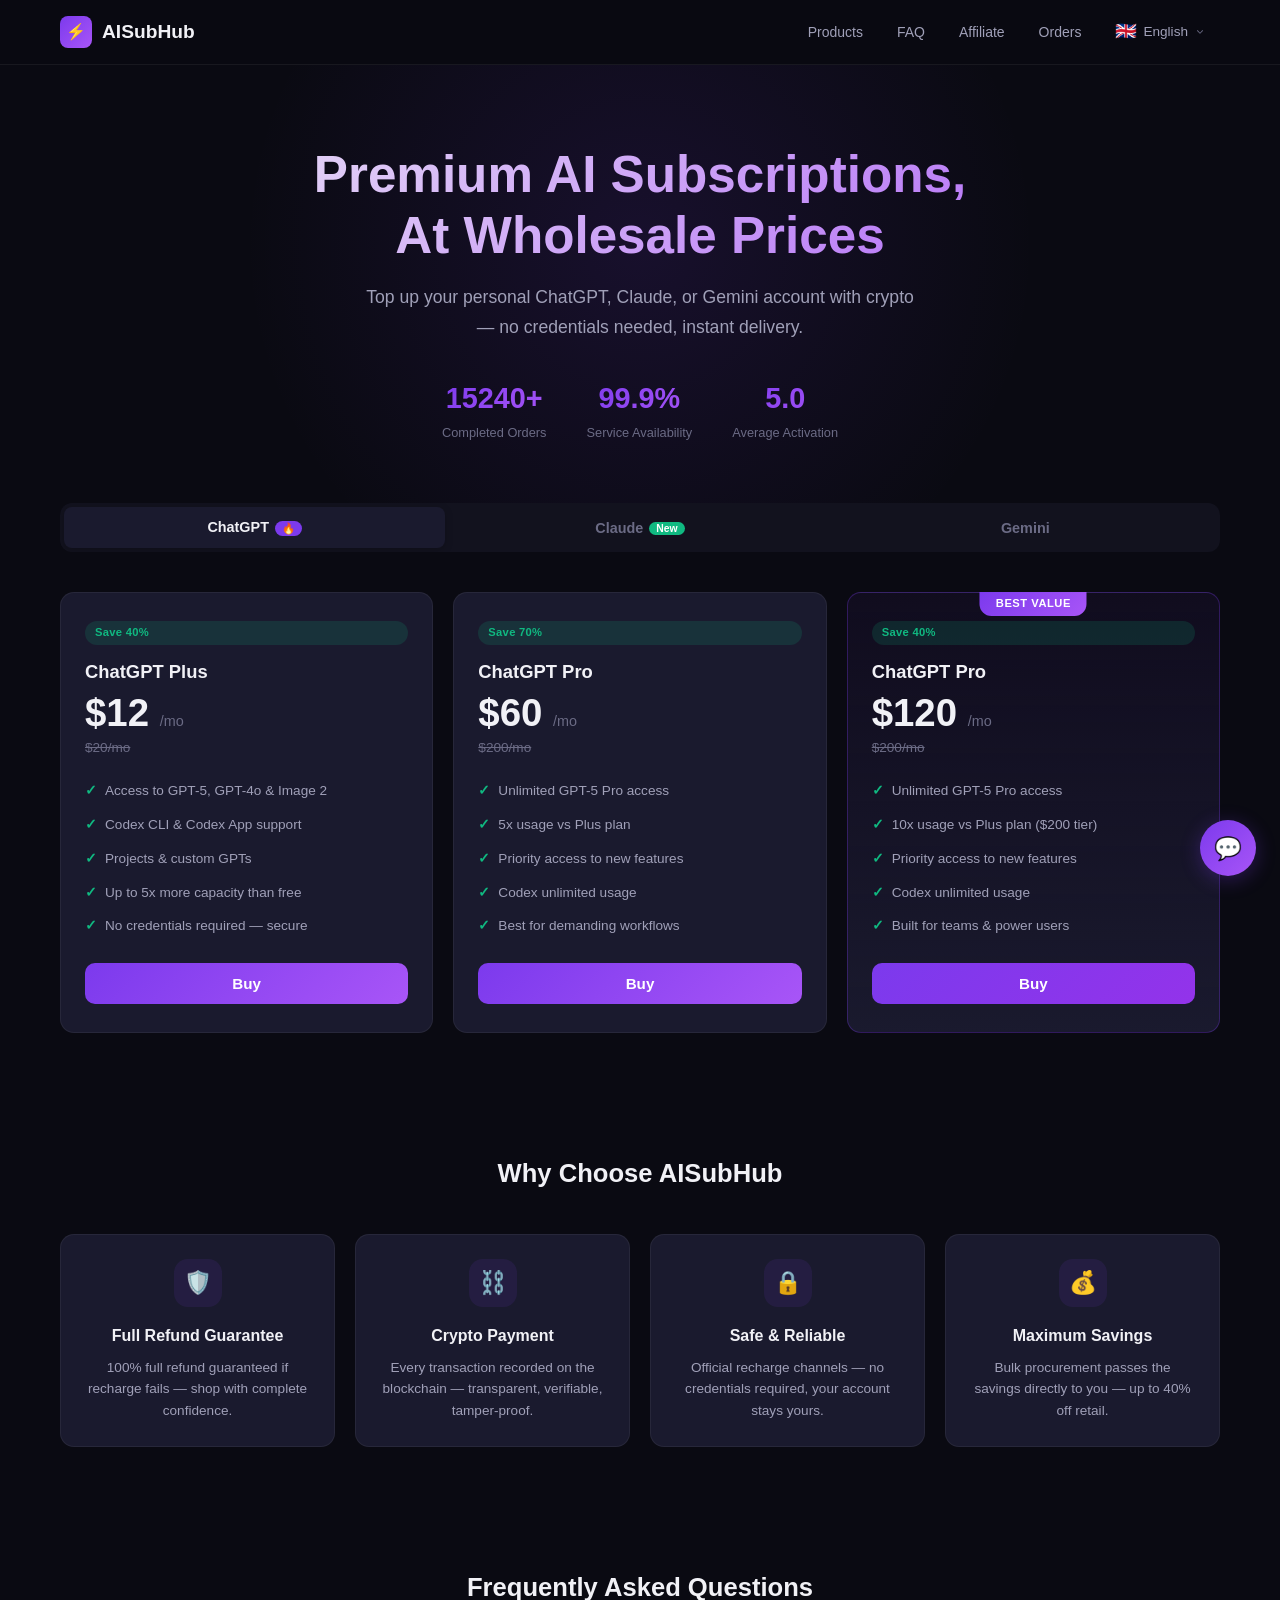
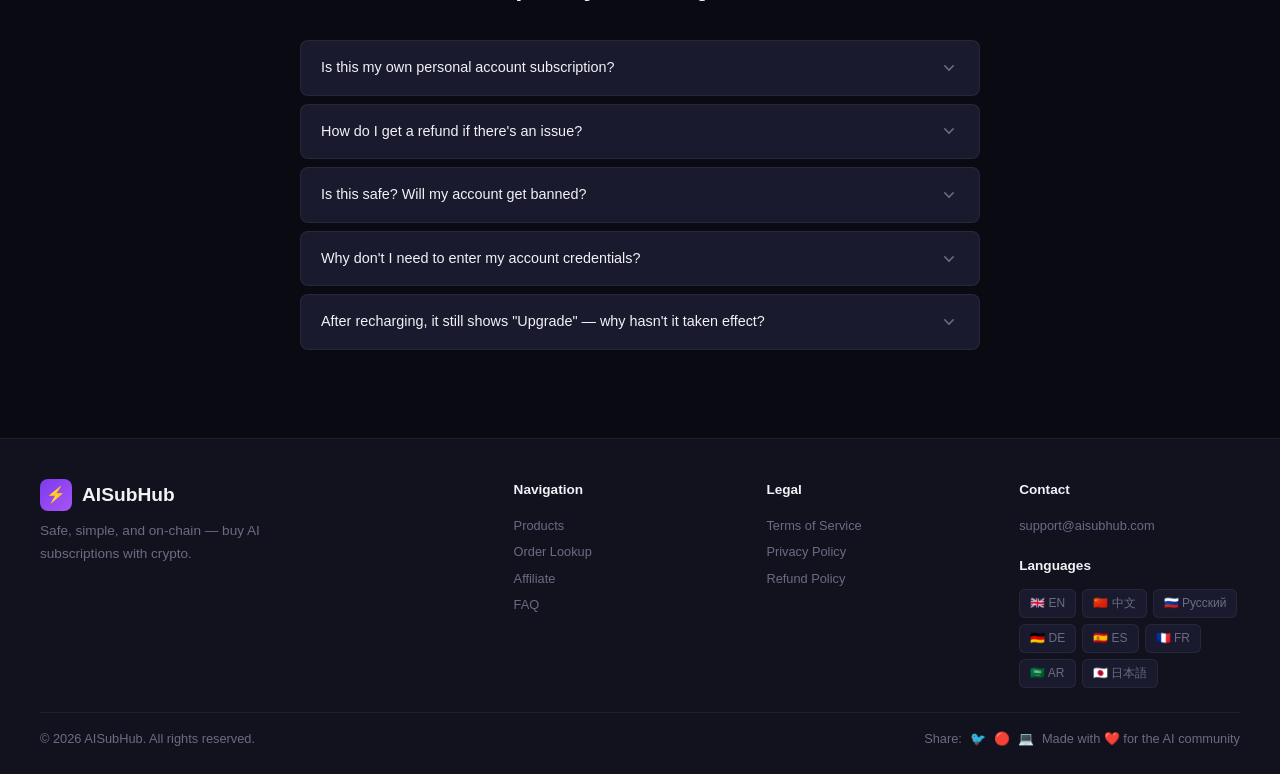
==== commit 245d1fc1: "fix: 语言切换全面修复 - 支持全部8种语言的静态内容翻译、FAQ、Footer等 - 修复: updatePageContent() 现在更新所有静态内容 - 修复: 语言菜单高亮选择器错误 -" ====
--- a/index.html
+++ b/index.html
@@ -5,7 +5,7 @@
   <meta name="viewport" content="width=device-width, initial-scale=1, viewport-fit=cover">
   <meta name="theme-color" content="#7c3aed">
 
-  <title data-i18n="page_title">AISubHub — Premium AI Subscriptions at Wholesale Prices</title>
+  <title>AISubHub — Premium AI Subscriptions at Wholesale Prices</title>
   <meta name="description" content="Buy cheap ChatGPT Plus, Claude Pro & Gemini Pro subscriptions with crypto. Top up your personal account — no credentials required.">
   <meta name="robots" content="index, follow">
 
@@ -40,7 +40,7 @@
       <nav class="header-nav" id="mobileNav" aria-label="Primary">
         <a href="#products" class="nav-link" data-i18n="nav_products">Products</a>
         <a href="#faq" class="nav-link" data-i18n="nav_faq">FAQ</a>
-        <a href="#" class="nav-link" data-i18n="nav_affiliate" rel="nofollow">Affiliate</a>
+        <a href="#" class="nav-link" data-i18n="affiliate" rel="nofollow">Affiliate</a>
         <a href="#" class="nav-link" data-i18n="nav_orders" rel="nofollow">Orders</a>
 
         <!-- Language Switcher -->
@@ -84,8 +84,8 @@
          ========================================== -->
     <section class="hero">
       <div class="hero-bg"></div>
-      <h1 data-i18n="hero_title" data-i18n-html="true">Premium AI Subscriptions,<br>At Wholesale Prices</h1>
-      <p data-i18n="hero_sub" data-i18n-html="true">Top up your personal ChatGPT, Claude, or Gemini account with crypto — no credentials needed, instant delivery.</p>
+      <h1 data-i18n="hero_title">Premium AI Subscriptions,<br>At Wholesale Prices</h1>
+      <p data-i18n="hero_sub">Top up your personal ChatGPT, Claude, or Gemini account with crypto — no credentials needed, instant delivery.</p>
 
       <div class="hero-stats">
         <div class="stat-item">
@@ -110,15 +110,15 @@
       <!-- Product Tabs -->
       <div class="product-tabs" role="tablist">
         <button class="product-tab active" data-product="chatgpt" role="tab" aria-selected="true">
-          <span data-i18n="chatgpt">ChatGPT</span>
+          ChatGPT
           <span class="tab-badge hot">🔥</span>
         </button>
         <button class="product-tab" data-product="claude" role="tab" aria-selected="false">
-          <span data-i18n="claude">Claude</span>
+          Claude
           <span class="tab-badge new">New</span>
         </button>
         <button class="product-tab" data-product="gemini" role="tab" aria-selected="false">
-          <span data-i18n="gemini">Gemini</span>
+          Gemini
         </button>
       </div>
 
@@ -190,7 +190,7 @@
         <h4 data-i18n="footer_nav">Navigation</h4>
         <a href="#products" data-i18n="nav_products">Products</a>
         <a href="#" data-i18n="order_lookup">Order Lookup</a>
-        <a href="#" data-i18n="nav_affiliate">Affiliate</a>
+        <a href="#" data-i18n="affiliate">Affiliate</a>
         <a href="#faq" data-i18n="nav_faq">FAQ</a>
       </div>
 
@@ -221,11 +221,11 @@
     <div class="footer-bottom">
       <span>&copy; 2026 AISubHub. All rights reserved.</span>
       <span style="display:flex;gap:8px;align-items:center">
-        <span data-i18n="share">Share:</span>
+        <span>Share:</span>
         <a href="https://twitter.com/intent/tweet?text=Get%20ChatGPT%20Plus%20for%20%2412%2Fmo%20with%20crypto%20%F0%9F%9A%80&url=https://aisubhub.pages.dev" target="_blank" style="color:var(--text-tertiary);text-decoration:none" rel="noopener">🐦</a>
         <a href="https://reddit.com/submit?url=https://aisubhub.pages.dev&title=ChatGPT+Plus+for+$12+with+Crypto" target="_blank" style="color:var(--text-tertiary);text-decoration:none" rel="noopener">🔴</a>
         <a href="https://news.ycombinator.com/submitlink?u=https://aisubhub.pages.dev&t=AISubHub" target="_blank" style="color:var(--text-tertiary);text-decoration:none" rel="noopener">💻</a>
-        <span data-i18n="made_with_love">Made with ❤️ for the AI community</span>
+        Made with ❤️ for the AI community
       </span>
     </div>
   </footer>
@@ -236,7 +236,7 @@
   <div class="modal-overlay" id="modalOverlay" role="dialog" aria-modal="true">
     <div class="modal">
       <div class="modal-header">
-        <h2 id="modalTitle" data-i18n="modal_complete_order">Complete Order</h2>
+        <h2 id="modalTitle" data-i18n="complete_order">Complete Order</h2>
         <button class="modal-close" id="modalClose" aria-label="Close">✕</button>
       </div>
       <div class="modal-body" id="modalBody">
@@ -258,42 +258,42 @@
       </div>
 
       <div class="support-tabs">
-        <button class="support-tab active" data-pane="supportMessage"><span data-i18n="support_message">Message</span></button>
-        <button class="support-tab" data-pane="supportFAQ"><span data-i18n="support_faq">FAQ</span></button>
+        <button class="support-tab active" data-pane="supportMessage" data-i18n="support_message">Message</button>
+        <button class="support-tab" data-pane="supportFAQ" data-i18n="support_faq">FAQ</button>
       </div>
 
       <div class="support-pane active" id="supportMessage">
         <div class="support-form">
-          <input type="text" name="name" data-i18n-placeholder="support_name" placeholder="Name (optional)">
-          <input type="email" name="email" data-i18n-placeholder="support_email" placeholder="Email (optional)">
-          <input type="text" name="subject" data-i18n-placeholder="support_subject" placeholder="Subject (optional)">
-          <textarea name="body" rows="4" required data-i18n-placeholder="support_message_placeholder" placeholder="Your question or message…"></textarea>
+          <input type="text" name="name" placeholder="" data-i18n-placeholder="support_name">
+          <input type="email" name="email" placeholder="" data-i18n-placeholder="support_email">
+          <input type="text" name="subject" placeholder="" data-i18n-placeholder="support_subject">
+          <textarea name="body" rows="4" required placeholder="" data-i18n-placeholder="support_message_placeholder"></textarea>
           <button class="support-send-btn" data-i18n="support_send">Send</button>
         </div>
-        <p style="font-size:0.75rem;color:var(--text-tertiary);margin-top:8px" data-i18n="support_reply_note">We reply as soon as we can.</p>
+        <p style="font-size:0.75rem;color:var(--text-tertiary);margin-top:8px" data-i18n="support_reply">We reply as soon as we can.</p>
       </div>
 
       <div class="support-pane" id="supportFAQ">
         <div class="support-faq-item">
           <div class="support-faq-q">
-            <span data-i18n="support_faq_q1">Is this my own personal account subscription?</span>
+            <span data-i18n="faq_q_0">Is this my own personal account subscription?</span>
             <span class="support-faq-toggle">+</span>
           </div>
-          <div class="support-faq-a" data-i18n="support_faq_a1">Yes, it's credited directly to your personal account — not a shared account.</div>
+          <div class="support-faq-a" data-i18n="faq_a_0">Yes, it's credited directly to your personal account — not a shared account.</div>
         </div>
         <div class="support-faq-item">
           <div class="support-faq-q">
-            <span data-i18n="support_faq_q2">How do I get a refund?</span>
+            <span data-i18n="sfq_q_refund">How do I get a refund?</span>
             <span class="support-faq-toggle">+</span>
           </div>
-          <div class="support-faq-a" data-i18n="support_faq_a2">Go to Order Lookup → enter your contact info → copy the order number and contact Support.</div>
+          <div class="support-faq-a" data-i18n="sfq_a_refund">Go to Order Lookup → enter your contact info → copy the order number and contact Support.</div>
         </div>
         <div class="support-faq-item">
           <div class="support-faq-q">
-            <span data-i18n="support_faq_q3">Is it safe? Will my account get banned?</span>
+            <span data-i18n="sfq_q_safe">Is it safe? Will my account get banned?</span>
             <span class="support-faq-toggle">+</span>
           </div>
-          <div class="support-faq-a" data-i18n="support_faq_a3">We use official channels. No credentials needed. If recharge fails, immediate refund.</div>
+          <div class="support-faq-a" data-i18n="sfq_a_safe">We use official channels. No credentials needed. If recharge fails, immediate refund.</div>
         </div>
       </div>
     </div>
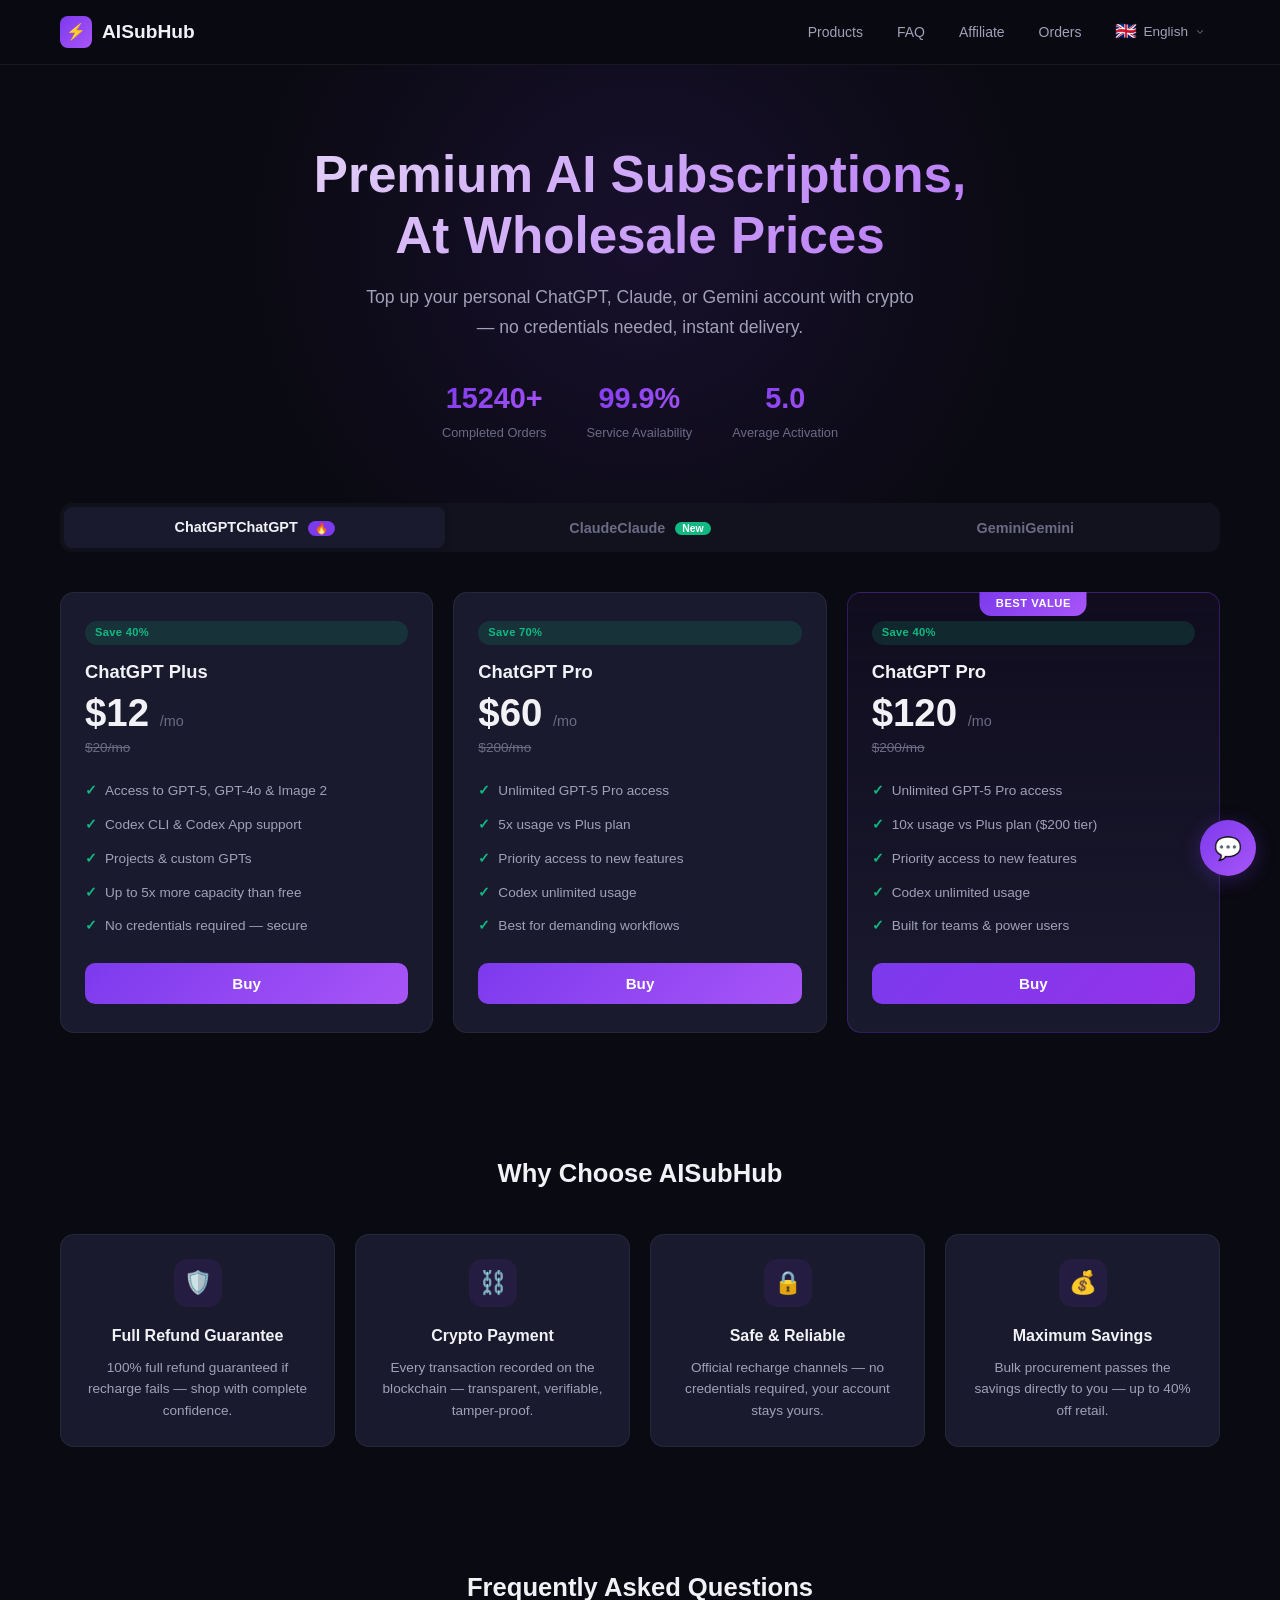
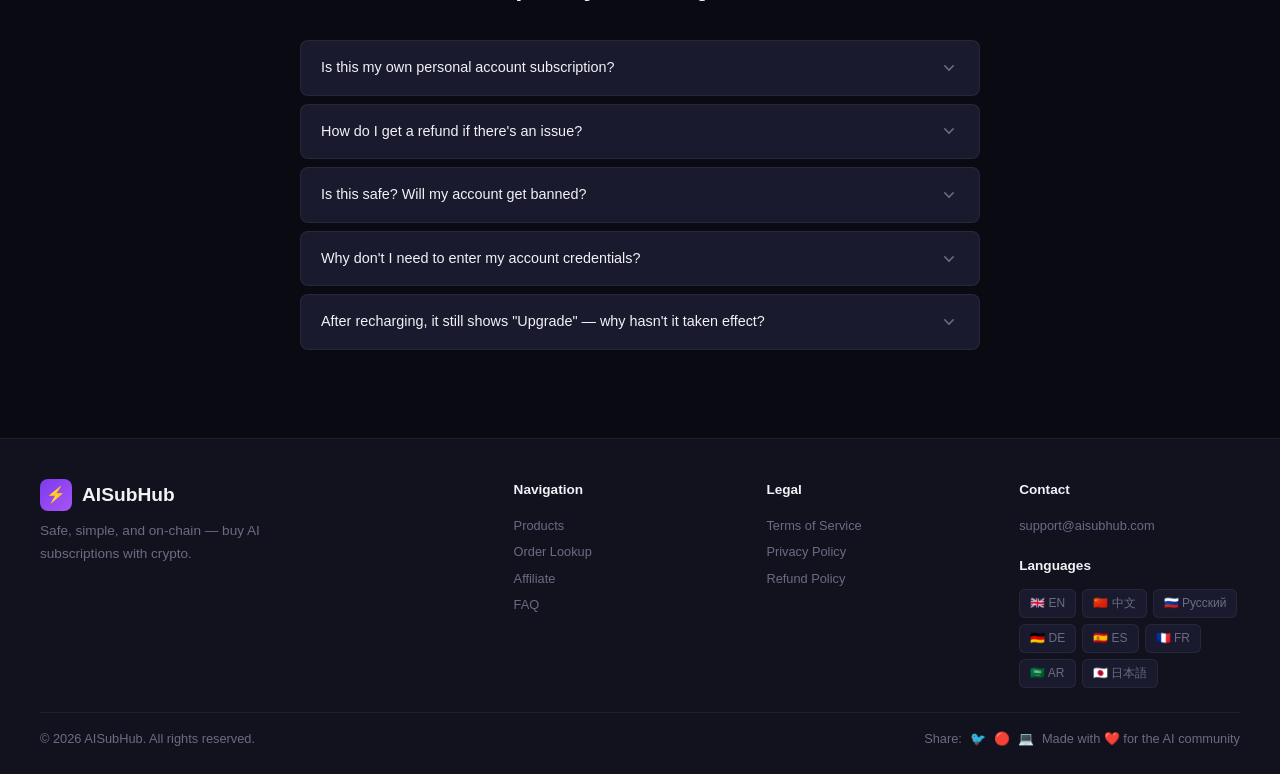
==== commit b327a4b0: "fix: 恢复 merge 覆盖的 data-i18n-html 和 tab span Co-Authored-By: Claude <noreply@anthropic.com>" ====
--- a/index.html
+++ b/index.html
@@ -84,8 +84,8 @@
          ========================================== -->
     <section class="hero">
       <div class="hero-bg"></div>
-      <h1 data-i18n="hero_title">Premium AI Subscriptions,<br>At Wholesale Prices</h1>
-      <p data-i18n="hero_sub">Top up your personal ChatGPT, Claude, or Gemini account with crypto — no credentials needed, instant delivery.</p>
+      <h1 data-i18n="hero_title" data-i18n-html="true">Premium AI Subscriptions,<br>At Wholesale Prices</h1>
+      <p data-i18n="hero_sub" data-i18n-html="true">Top up your personal ChatGPT, Claude, or Gemini account with crypto — no credentials needed, instant delivery.</p>
 
       <div class="hero-stats">
         <div class="stat-item">
@@ -110,15 +110,15 @@
       <!-- Product Tabs -->
       <div class="product-tabs" role="tablist">
         <button class="product-tab active" data-product="chatgpt" role="tab" aria-selected="true">
-          ChatGPT
+          <span data-i18n="chatgpt">ChatGPT</span>
           <span class="tab-badge hot">🔥</span>
         </button>
         <button class="product-tab" data-product="claude" role="tab" aria-selected="false">
-          Claude
+          <span data-i18n="claude">Claude</span>
           <span class="tab-badge new">New</span>
         </button>
         <button class="product-tab" data-product="gemini" role="tab" aria-selected="false">
-          Gemini
+          <span data-i18n="gemini">Gemini</span>
         </button>
       </div>
 
@@ -221,10 +221,10 @@
     <div class="footer-bottom">
       <span>&copy; 2026 AISubHub. All rights reserved.</span>
       <span style="display:flex;gap:8px;align-items:center">
-        <span>Share:</span>
-        <a href="https://twitter.com/intent/tweet?text=Get%20ChatGPT%20Plus%20for%20%2412%2Fmo%20with%20crypto%20%F0%9F%9A%80&url=https://aisubhub.pages.dev" target="_blank" style="color:var(--text-tertiary);text-decoration:none" rel="noopener">🐦</a>
-        <a href="https://reddit.com/submit?url=https://aisubhub.pages.dev&title=ChatGPT+Plus+for+$12+with+Crypto" target="_blank" style="color:var(--text-tertiary);text-decoration:none" rel="noopener">🔴</a>
-        <a href="https://news.ycombinator.com/submitlink?u=https://aisubhub.pages.dev&t=AISubHub" target="_blank" style="color:var(--text-tertiary);text-decoration:none" rel="noopener">💻</a>
+        <span data-i18n="share_label">Share:</span>
+        <a href="https://twitter.com/intent/tweet?text=Get%20ChatGPT%20Plus%20for%20%2412%2Fmo%20with%20crypto%20%F0%9F%9A%80&url=https://aisubhub.pages.dev" target="_blank" style="color:var(--text-tertiary);text-decoration:none" rel="noopener" aria-label="Share on Twitter">🐦</a>
+        <a href="https://reddit.com/submit?url=https://aisubhub.pages.dev&title=ChatGPT+Plus+for+$12+with+Crypto" target="_blank" style="color:var(--text-tertiary);text-decoration:none" rel="noopener" aria-label="Share on Reddit">🔴</a>
+        <a href="https://news.ycombinator.com/submitlink?u=https://aisubhub.pages.dev&t=AISubHub" target="_blank" style="color:var(--text-tertiary);text-decoration:none" rel="noopener" aria-label="Share on Hacker News">💻</a>
         Made with ❤️ for the AI community
       </span>
     </div>
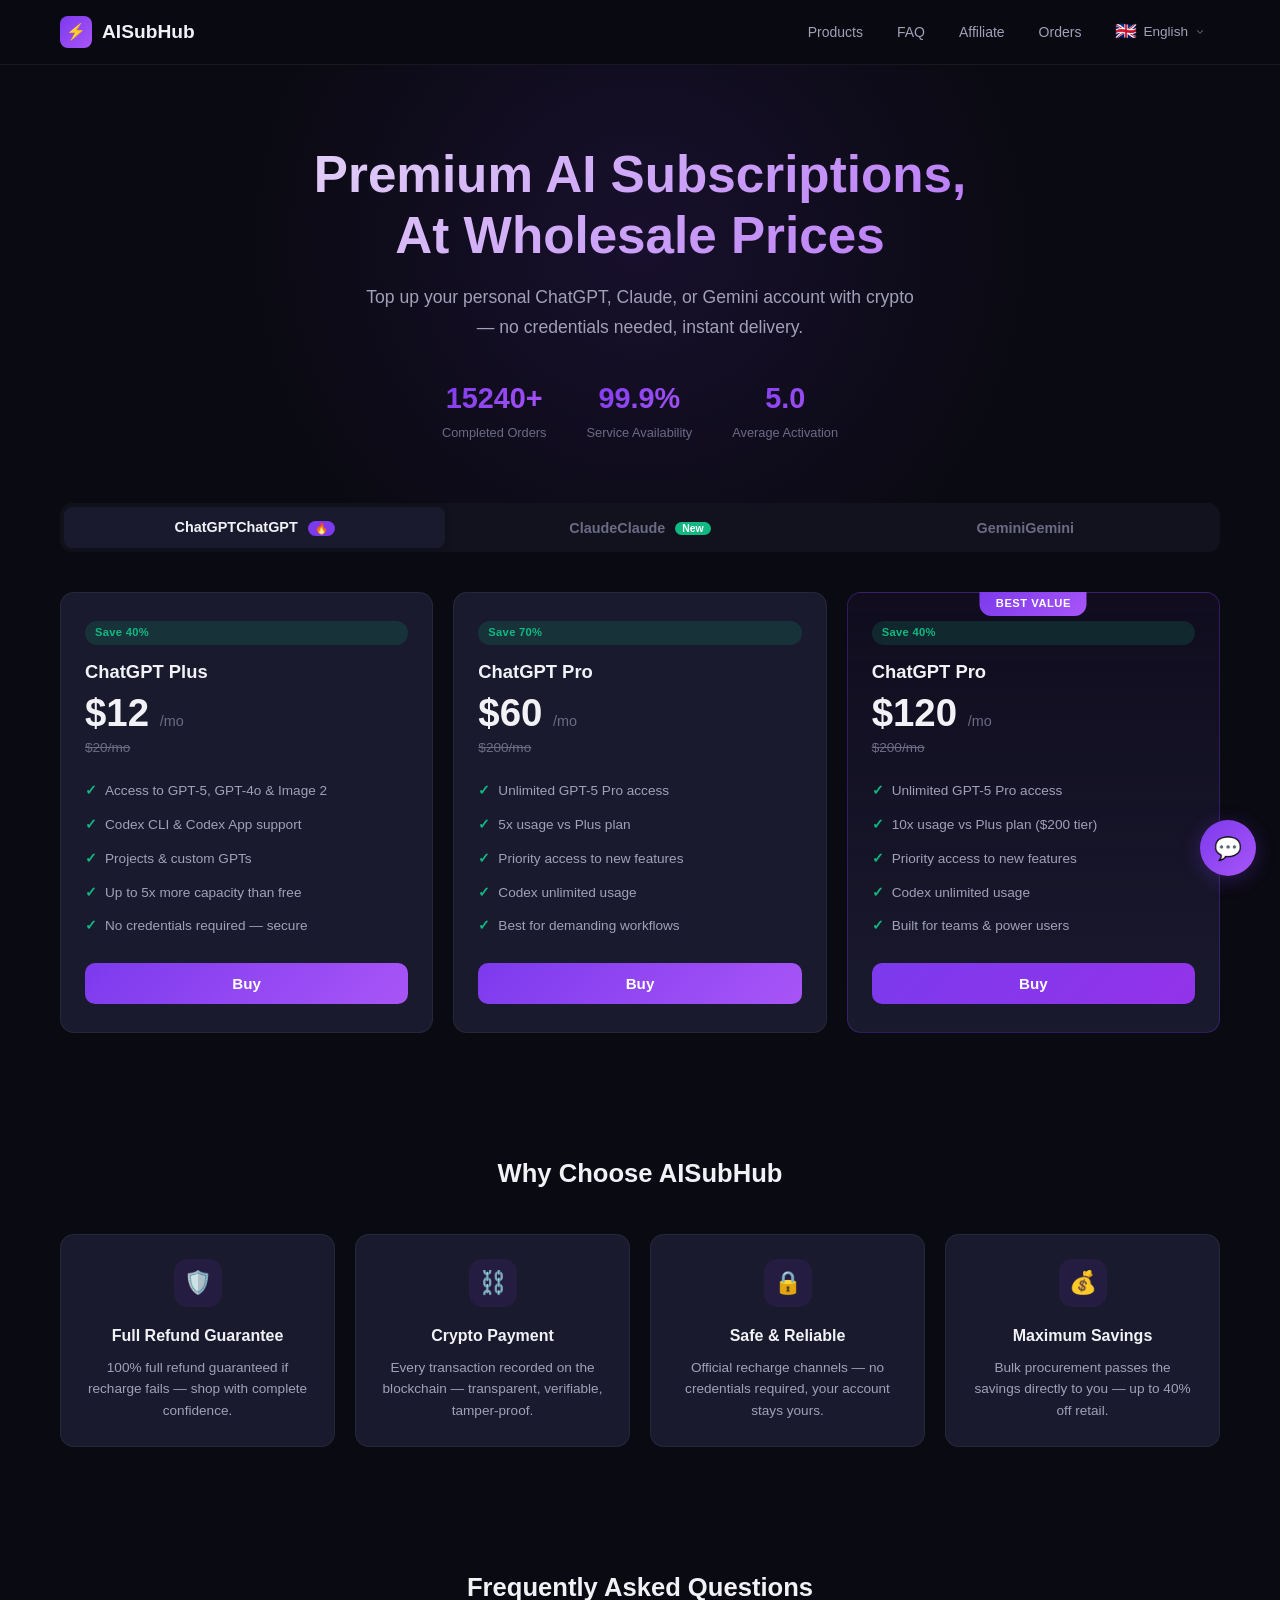
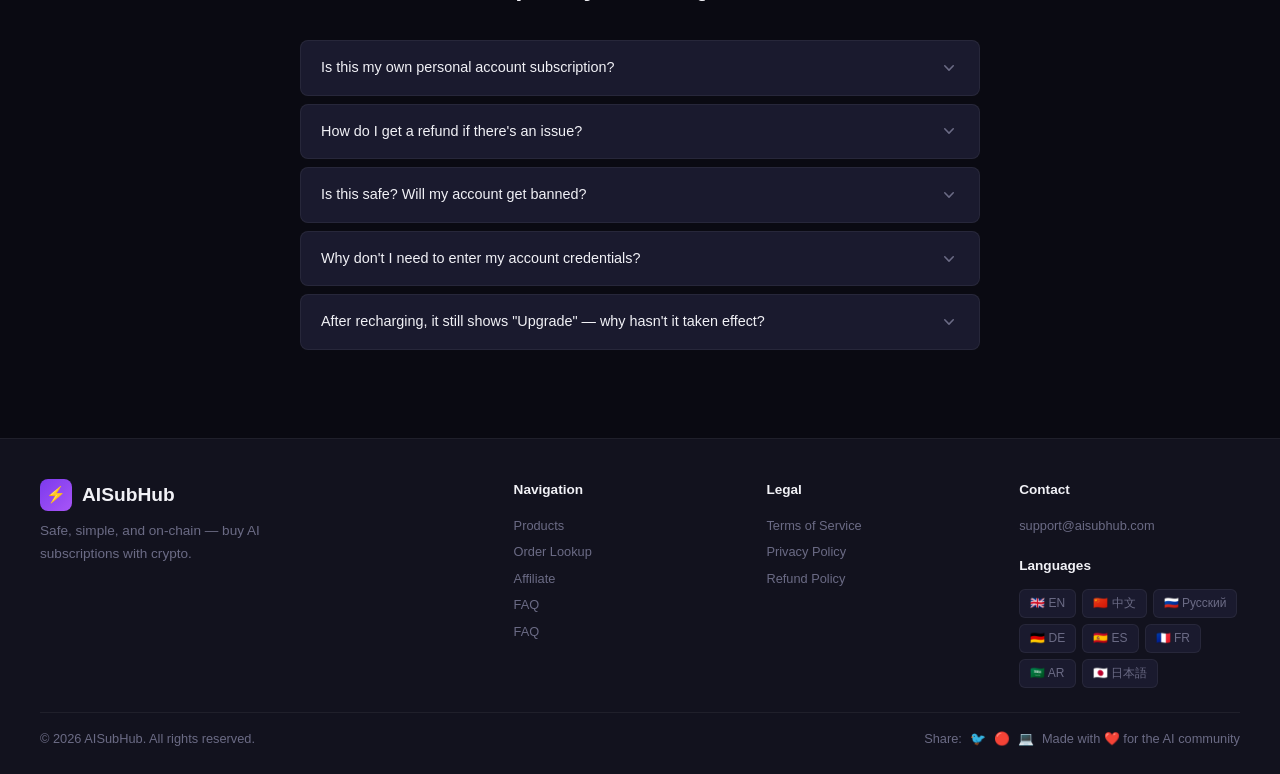
==== commit 680fe17f: "Add promo content, affiliate system, SEO blog, and Chinese copy - Add Chinese promo content (小红书/知乎/" ====
--- a/index.html
+++ b/index.html
@@ -40,7 +40,7 @@
       <nav class="header-nav" id="mobileNav" aria-label="Primary">
         <a href="#products" class="nav-link" data-i18n="nav_products">Products</a>
         <a href="#faq" class="nav-link" data-i18n="nav_faq">FAQ</a>
-        <a href="#" class="nav-link" data-i18n="affiliate" rel="nofollow">Affiliate</a>
+        <a href="/affiliate" class="nav-link" data-i18n="affiliate">Affiliate</a>
         <a href="#" class="nav-link" data-i18n="nav_orders" rel="nofollow">Orders</a>
 
         <!-- Language Switcher -->
@@ -190,8 +190,9 @@
         <h4 data-i18n="footer_nav">Navigation</h4>
         <a href="#products" data-i18n="nav_products">Products</a>
         <a href="#" data-i18n="order_lookup">Order Lookup</a>
-        <a href="#" data-i18n="affiliate">Affiliate</a>
-        <a href="#faq" data-i18n="nav_faq">FAQ</a>
+        <a href="/affiliate" data-i18n="affiliate">Affiliate</a>
+        <a href="/blog/" data-i18n="nav_faq">Blog</a>
+        <a href="#faq">FAQ</a>
       </div>
 
       <div class="footer-col">
